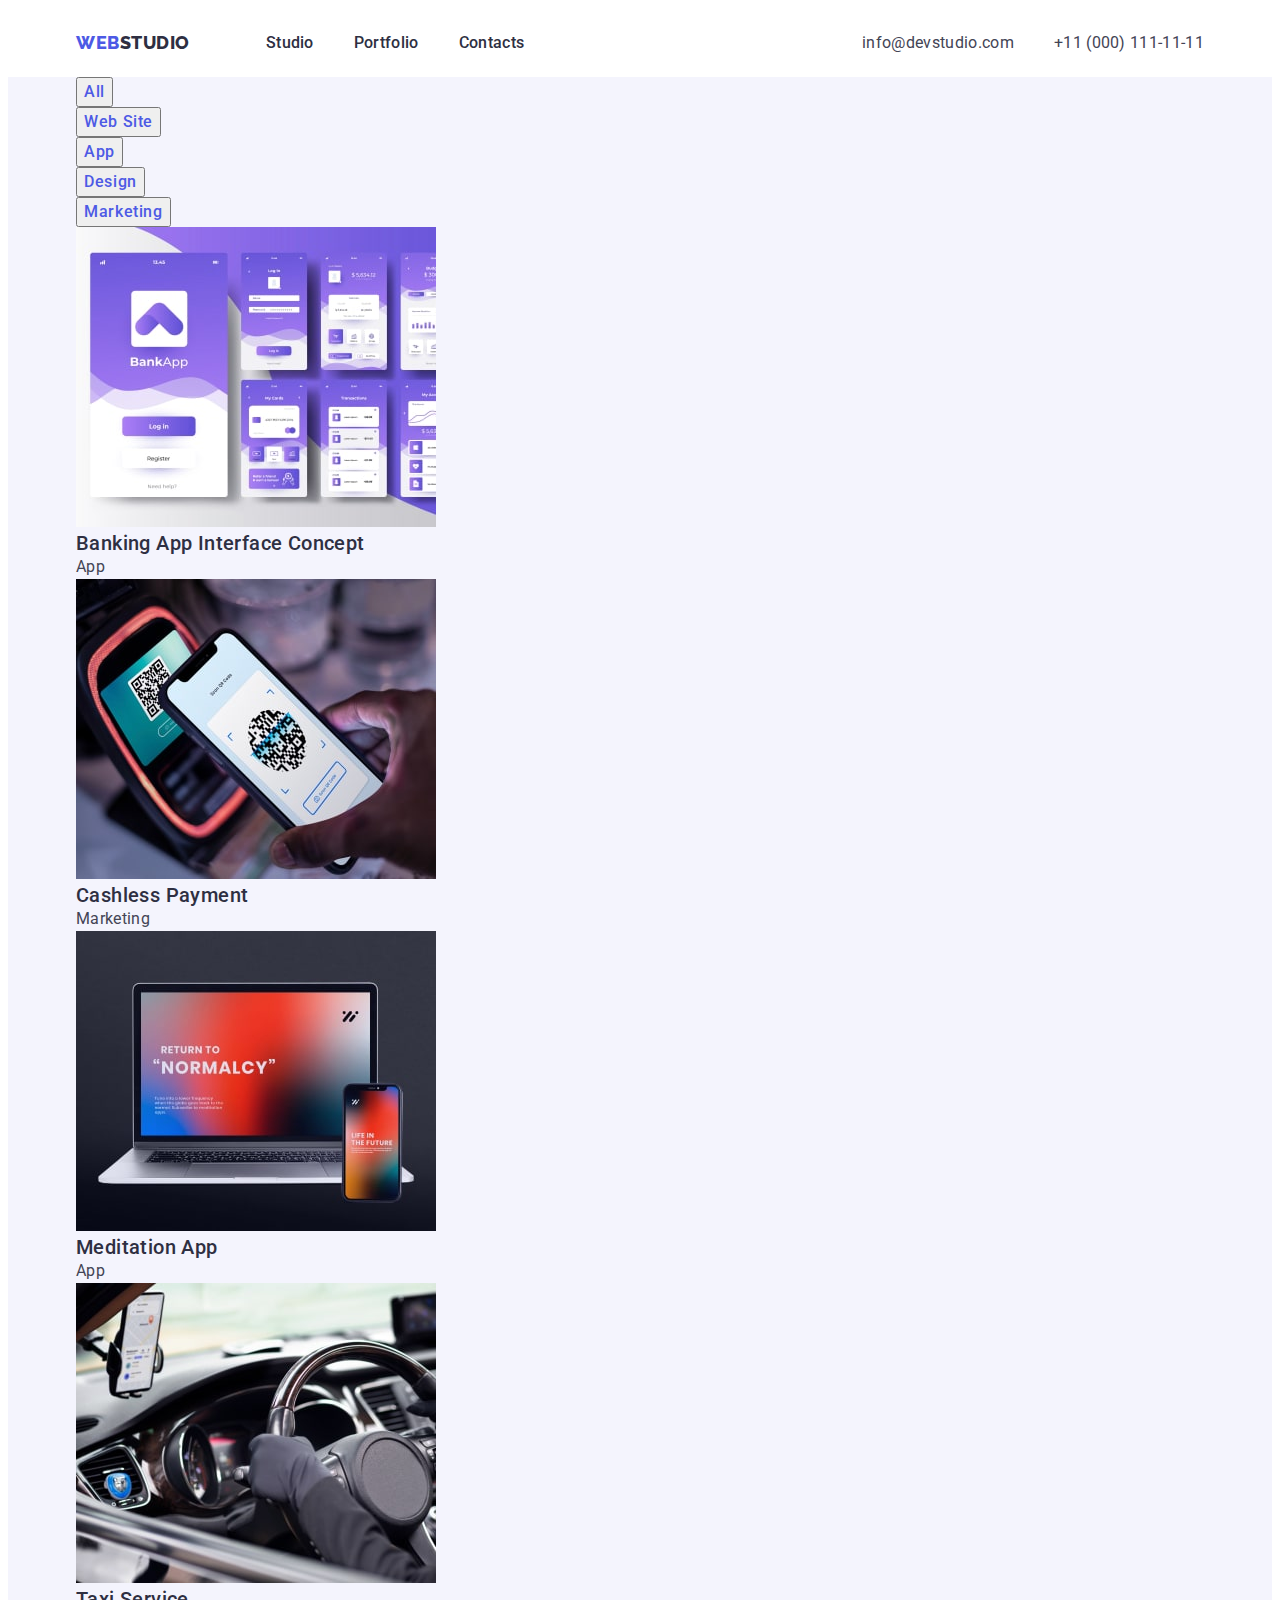
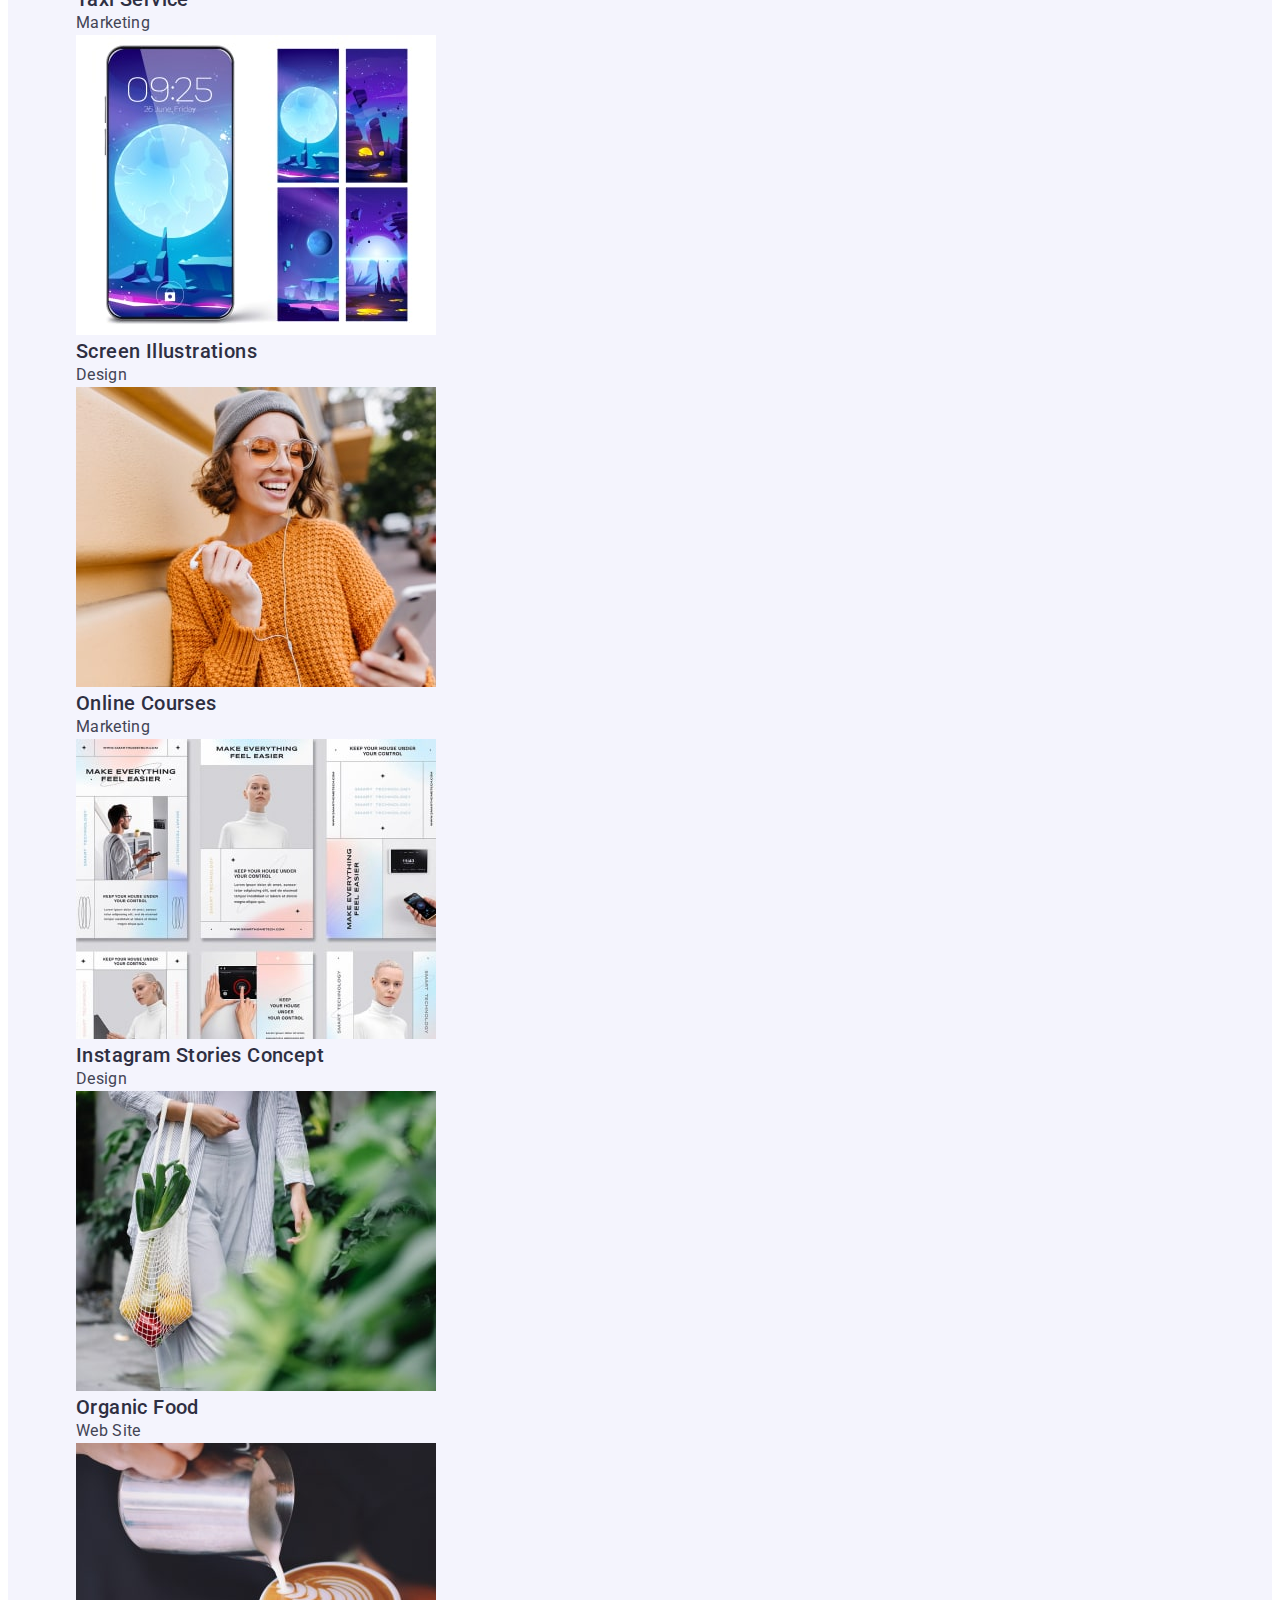
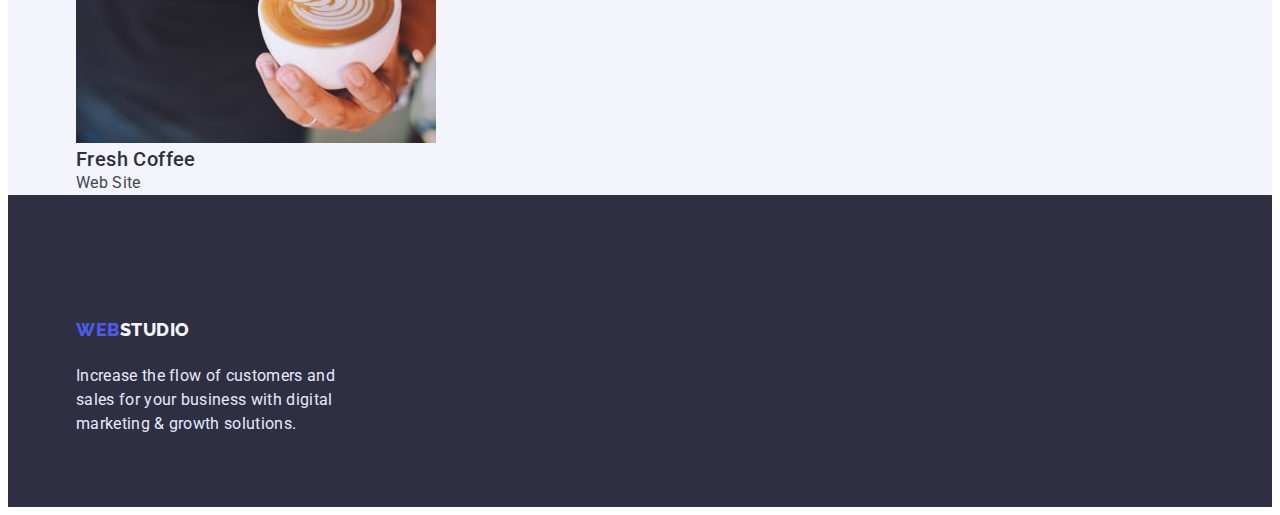
==== portfolio.html @ 9ef8f64b "flex start" ====
<!DOCTYPE html>
<html lang="en">

<head>
    <meta charset="UTF-8">
    <meta http-equiv="X-UA-Compatible" content="IE=edge">
    <meta name="viewport" content="width=device-width, initial-scale=1.0">
    <title>webstudio</title>
    <link rel="preconnect" href="https://fonts.googleapis.com">
    <link rel="preconnect" href="https://fonts.gstatic.com" crossorigin>
    <link rel="stylesheet" href="node_modules/modern-normalize/modern-normalize.css">
    <link href="https://fonts.googleapis.com/css2?family=Raleway:wght@800&family=Roboto:wght@400;500;700;900&display=swap" rel="stylesheet">
    <link rel="stylesheet" href="./css/styles.css">
</head>

<body>

        
  <!-------------------- HEADER--------------------->
  <header>
    <div class="container header-container">
        <nav class="nav list header-nav">
            <a class="logo link" href="./index.html">Web<span class="logo-span link">Studio</span></a>
    
            <ul class="list header-container">
                <li class=" nav-link-item"><a class="nav-link link" href="./index.html">Studio</a></li>
                <li class=" nav-link-item"><a class="nav-link link" href="./portfolio.html" >Portfolio</a></li>
                <li class=" nav-link-item"><a class="nav-link link" href="">Contacts</a></li>
            </ul>
         </nav>
            <address class="address">
                <ul class="list list-container">
                    <li class="mail-li  address-mail-li"><a class="mail link" href="mailto:info@devstudio.com">info@devstudio.com</a></li>
                    <li class="mail-li"><a class="mail link" href="tel:+110001111111">+11 (000) 111-11-11</a></li>
                 </ul>
            </address>
        </div>
</header>
        <main class="main">

            <section class="gallery-top">
                <div class="container">
                    <h1 hidden>main-title</h1>
                    <ul  class="hero hero-list list hero-list-item">
                        <li><button type="button" class="button">All</button></li>
                        <li><button type="button" class="button">Web Site</button></li>
                        <li><button type="button" class="button">App</button></li>
                        <li><button type="button" class="button">Design</button></li>
                        <li><button type="button" class="button">Marketing</button></li>
                    </ul>
                </div>




                
                <div class="container">
             
                    <Ul class="list">
                        <li><a class="link">
                            <img src="./imageshw2/img-min.jpg" alt="App screenes" width="360" height="300">
                            <h2 class="gallery-title">Banking App Interface Concept</h2>
                            <P class="gallery-subtitle">App</P></a>
                        </li>
                        <li><a class="link">
                            <img src="./imageshw2/img2-min.jpg" alt="Payment by phone" width="360" height="300">
                            <h2 class="gallery-title">Cashless Payment</h2>
                            <p class="gallery-subtitle">Marketing</p></a>
                        </li>
                        <li><a class="link">
                            <img src="./imageshw2/img3g-min.jpg" alt="laptop skreen" width="360" height="300">
                            <h2 class="gallery-title">Meditation App</h2>
                            <p class="gallery-subtitle">App</p></a>
                        </li>
                        <li><a class="link">
                            <img src="./imageshw2/img4-min.jpg" alt="car" width="360" height="300">
                            <h2 class="gallery-title">Taxi Service</h2>
                            <P class="gallery-subtitle">Marketing</P></a>
                        </li>
                        <li><a class="link">
                            <img src="./imageshw2/img5-min.jpg" alt="Screen Illustrations" width="360" height="300">
                            <h2 class="gallery-title">Screen Illustrations</h2>
                            <p class="gallery-subtitle">Design</p></a>
                        </li>
                        <li><a class="link">
                            <img src="./imageshw2/img6-min.jpg" alt="happy girl" width="360" height="300">
                            <h2 class="gallery-title">Online Courses</h2>
                            <p class="gallery-subtitle">Marketing</p></a>
                        </li>
                        <li><a class="link">
                            <img src="./imageshw2/img7-min.jpg" alt="Instagram Stories" width="360" height="300">
                            <h2 class="gallery-title">Instagram Stories Concept</h2>
                            <P class="gallery-subtitle">Design</P></a>
                        </li>
                        <li><a class="link">
                            <img src="./imageshw2/img8-min.jpg" alt="back with vegetables" width="360" height="300">
                            <h2 class="gallery-title">Organic Food</h2>
                            <p class="gallery-subtitle">Web Site</p></a>
                        </li>
                        <li><a class="link">
                            <img src="./imageshw2/img9-min.jpg" alt="cup of Coffee" width="360" height="300">
                            <h2 class="gallery-title">Fresh Coffee</h2>
                            <p class="gallery-subtitle">Web Site</p></a>
                        </li>
                    </Ul>  
                </div>
            </section>
        </main>
    <!-- footer-->
    <footer class="footer"> 
        <div class="container container-footer">
            <a class="logo link logo-footer" href="index.html">Web<span class="logo-span-footer link">Studio</span></a>
            <p class="footer-title">
                Increase the flow of customers and sales for your business with digital marketing & growth solutions.
            </p>
        </div>
    </footer>

</body>

</html>
---- css/styles.css ----
:root{
    --iris:#4D5AE5;
    --ocean:#404BBF;
    --naviblue: #2E2F42;
    --green:#31D0AA;
    --slate:#434455;
    --laightslate:#8E8F99;
    --cornflower:#E7E9FC;
    --cloud:#F4F4FD;
    --navibluemodal:#2E2F42 40 %;
    --grey:#2E2F42 70 %;
}

/**--------------RESET------------*/
*,
*::before,
*::after{
box-sizing: border-box;
}

h1,
h2,
h3,
h4,
h5,
h6,
p{margin: 0;
}
 button{cursor: pointer;}
 image{display: block;}
 ul{padding-left: 0;
margin: 0;}

/*---------body--------*/



body {font-family: "Roboto", sans-serif;
    color: #434455 ;
 }



 



/* -------logo---------- */
.logo {
font-family: 'Raleway' ,sans-serif ;
font-weight: 800;
font-size: 18px;
line-height: 1.17;
color:var(--iris);
letter-spacing: 0.03em;
text-transform: uppercase;
padding:  24px 76px 24px 0px;
}

.logo-span{
    color:var(--naviblue);
   }
    

    .logo link{text-decoration: none;}
   
    .logo-span-footer{
        font-family: 'Raleway' ,sans-serif ;
        font-weight: 800;
        font-size: 18px;
        line-height: 1.17;
        color:var(--cloud);
        letter-spacing: 0.03em;
        text-transform: uppercase;
        }
       
    


/* -----------nav----------- */
.container{
    width: 1158px;
    padding-left: 15px; 
    padding-right: 15px;
    margin: 0 auto;
 }
.header-container{
     display: flex;
     gap: 40px;  
     justify-content: space-between;
     
   

} 
.header-nav{
    display: flex;
    align-items: center;

}

.nav { 
}


.nav:hover { 
color: var(--iris);
}

.nav:active{
color: var(--iris);
}

.nav:focus{
color: var(--iris);  
}
.nav-link { 
    font-weight: 500;
    line-height: 1.5;
    letter-spacing: 0.02em;
    color: var(--naviblue);

}
.nav-link-item :hover { 
    color:var(--ocean);
}
.nav-link-item :active{
    color:var(--ocean);
}
.nav-link-item :focus{
    color:var(--ocean);
}




.address{
    display: flex;
    font-style: normal;
    
    
    
}
.list-container{
    display: flex;
    align-items: center;
    justify-content: center;
   
    
}
.mail {
 
    font-weight: 400;
    font-size: 16px;
    line-height: 1.5;
    letter-spacing: 0.02em;
    color:var(--slate);}
.tel {
    
    font-weight: 400;
    font-size: 16px;
    line-height: 1.5;
    letter-spacing: 0.02em;
    color:var(--slate);
}
.mail cursor{ align-self: start;}
.mail-li :hover{
    color: var(--ocean);
}
.mail-li :focus{
    color:var(--ocean);
}
.mail-li :active{
    color:var(--ocean);
   
}
.address-mail-li{
    margin-right: 40px;
}

.tel , .mail{cursor: pointer;} 
.tel-li :hover{
    color:var(--ocean);
}
.tel :focus{
    color:var(--ocean);
}
.tel :active{
    color:var(--ocean);
}





/* -----------hero---------------- */

.hero-container{ 
   
   
    

}
.list{
    list-style: none}
.link{
     text-decoration: none;
}

 .hero{
    font-weight: 500;
    font-size: 16px;
    line-height: 1.5; 
  
    
  }
  



.hero :hover {  color: var(--iris); }
.hero :active{ color: var(--iris);}
.hero :focus{ color: var(--iris);}


.hero-list-item{ 
    font-weight: 500;
    font-size: 16px;
    line-height: 1.5 ;}


.hero-list-item :hover{background: var(--iris); color: #ffffff;}
.hero-list-item :focus{background: var(--iris); color: #ffffff;}
.hero-list-item :active{background: var(--iris); color: #ffffff;}


.mainpage-hero{
    background-color: var(--naviblue);
   
    height: 600px;
    padding-top: 188px;
    padding-bottom: 48px;

   
      
}
.mainpage-hero-title{
    font-size: 56px;
    text-align: center;
    letter-spacing: 0.02em;
    color:#ffffff;
    line-height: 1.07;
    width: 496px;
    height: 120px;
    margin: auto;
}
   
 
  


.button{ cursor: pointer;
    font-family:"Roboto", sans-serif;
    font-weight: 500;
    font-size: 16px;
    line-height: 1.5;
    color: var(--iris);
    cursor: pointer;
    letter-spacing: 0.04em;

    
   
}
.button-hero{ 
    
    font-family: "Roboto", sans-serif;
    font-weight: 500;
    font-style: normal;
    font-size: 16px;
    line-height: 1.5;

    width: 169px;
    height: 56px;
    
    border-radius: 4px;
    box-shadow: 0px 4px 4px rgba(0, 0, 0, 0.15);
    letter-spacing: 0.04em;
    background-color:var(--iris);
    color: #FFFFFF;
    margin-top: 48px;
    margin-right: 435px;
    margin-left: 436px;
    margin-bottom: 188px;
   }
  
.button-hero :hover{ background-color: var(--ocean);}

.button-hero :focus{ background-color: var(--ocean);}




/*****---------------- offers-container------------------ */

.offers-container{
    width: 1128px;
    height: 128px;
    margin-top: 120px;
    margin-left: auto;
    margin-right: auto;
   
   

}
.offers-list-container{ 
    display: flex;
    gap: 24px;
}
.offers-title{
    width:264px;
    height: 104px;
}

.offers-list{
    font-weight: 500;
    line-height: 1.2;
    letter-spacing: 0.02;
    color: var(--naviblue);
    font-size: 36px;
    text-align: center;
    text-transform: capitalize;
}
.offer-list-item{
font-weight: 500;
font-size: 20px;
line-height:1.2 ;
letter-spacing: 0.02em;
color: var(--naviblue);
margin-bottom: 8px;}

.offers{
     margin: 156px 120px;
    gap: 24px;

}
.text{
    height: 72px;
        font-weight: 400;
        font-size: 16px;
        line-height: 1.5;
        letter-spacing: 0.02em;
        color:var(--slate)
        
        
}


/******* ------------gallery------------- */

.main-gallery-container{
    width: 1128px;
    height: 412px;
  
}
.main-gallery-list{
    display: flex;
  gap:24px;
}
.main-gallery-text{
    font-size: 36px;
    line-height: 1.11;
    text-align: center;
    letter-spacing: 0.02em;
    text-transform: capitalize;
    color: var(--naviblue);
    margin-bottom: 72px;
}


.gallery-top{ background-color: var(--cloud);
}

.gallery-title{
    font-weight: 500;
font-size: 20px;
line-height: 1.2;
letter-spacing: 0.02em;
color:var(--naviblue);

}
.gallery-subtitle{

font-size: 16px;
line-height: 1.5;
letter-spacing: 0.02em;
color:var(--slate);
}
/**-------------------team---------------------*/


.team-container-resume{
    display: flex;
    gap: 24px;
}

.team-gellery{
background-color:var(--cloud);
font-weight: 500;
font-size: 36px;
line-height: 1.11;
text-align: center;
letter-spacing: 0.02em;
text-transform: capitalize;
color: var(--naviblue);
margin-top: 120px;
margin-bottom: 72px;

}
.team-gellery-list{
    background: #FFFFFF;
  width: 264px;
  height: 380px;
  margin-bottom: 120px;

}

.team-gellery-text{
    font-weight: 500;
    font-size: 20px;
    line-height: 1.2;
    text-align: center;
    letter-spacing: 0.02em;
    color: var(--naviblue);
    margin-top: 32px;
    margin-bottom: 28px;    
}
.team-gellery-subtext{
    font-size: 16px;
    line-height: 1.5;
    text-align: center;
    letter-spacing: 0.02em;
    color: var(--slate);
    padding-bottom: 32px;
}



/* ---------footer----------- */
.footer{
    background-color:var(--naviblue);
    color:#ffffff;}

 

.container-footer{
    display: flex;
    flex-direction: column;
    height: 312px;
    display: flex;
    padding-top: 100px;
padding-bottom: 100px;
}
    .footer-title{
font-size: 16px;
line-height: 1.5;
letter-spacing: 0.02em;
color:var(--cornflower);
width: 264px;
height: 72px;

}

.logo-footer{

    margin-right: auto;
   
}

/*    .logo-footer{
font-family: 'Raleway';
font-style: normal;
font-weight: 800;
font-size: 18px;
line-height:  1.166 ;
letter-spacing: 0.03em;
color: var(--cloud);

} */
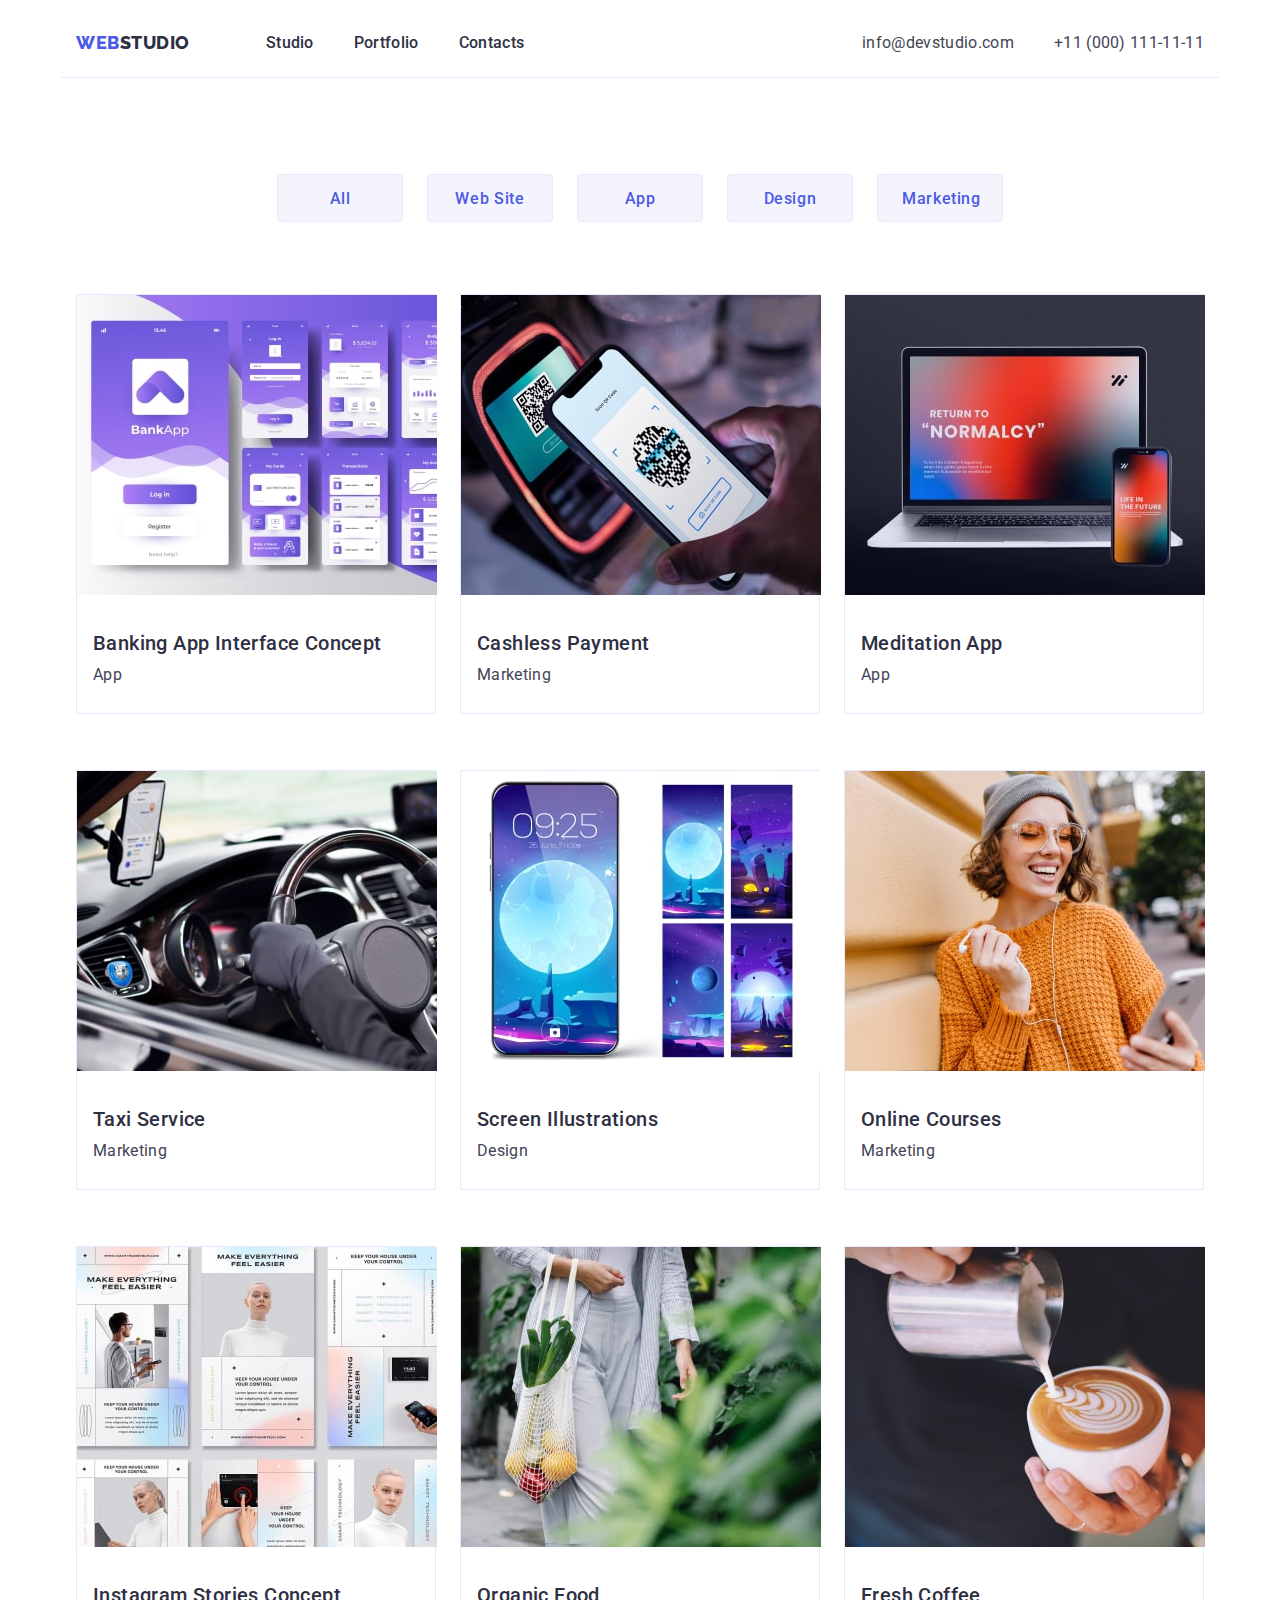
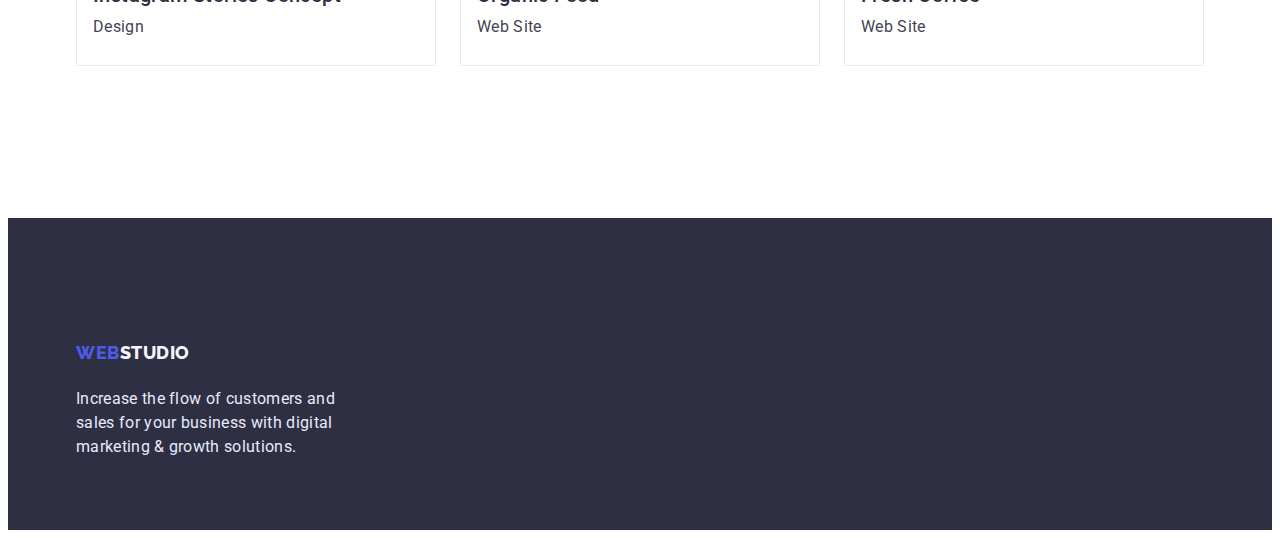
==== commit b9cd4ec7: "flex2" ====
--- a/portfolio.html
+++ b/portfolio.html
@@ -23,9 +23,9 @@
             <a class="logo link" href="./index.html">Web<span class="logo-span link">Studio</span></a>
     
             <ul class="list header-container">
-                <li class=" nav-link-item"><a class="nav-link link" href="./index.html">Studio</a></li>
-                <li class=" nav-link-item"><a class="nav-link link" href="./portfolio.html" >Portfolio</a></li>
-                <li class=" nav-link-item"><a class="nav-link link" href="">Contacts</a></li>
+                <li class="nav-link-item"><a class="nav-link link" href="./index.html">Studio</a></li>
+                <li class="nav-link-item"><a class="nav-link link" href="./portfolio.html" >Portfolio</a></li>
+                <li class="nav-link-item"><a class="nav-link link" href="">Contacts</a></li>
             </ul>
          </nav>
             <address class="address">
@@ -49,56 +49,51 @@
                         <li><button type="button" class="button">Marketing</button></li>
                     </ul>
                 </div>
-
-
-
-
-                
                 <div class="container">
              
-                    <Ul class="list">
-                        <li><a class="link">
-                            <img src="./imageshw2/img-min.jpg" alt="App screenes" width="360" height="300">
+                    <Ul class="list main-photo">
+                        <li class="main-photo-link"><a class="link">
+                            <img class="img" src="./imageshw2/img-min.jpg" alt="App screenes" width="360" height="300">
                             <h2 class="gallery-title">Banking App Interface Concept</h2>
                             <P class="gallery-subtitle">App</P></a>
                         </li>
-                        <li><a class="link">
-                            <img src="./imageshw2/img2-min.jpg" alt="Payment by phone" width="360" height="300">
+                        <li class="main-photo-link"><a class="link">
+                            <img class="img" src="./imageshw2/img2-min.jpg" alt="Payment by phone" width="360" height="300">
                             <h2 class="gallery-title">Cashless Payment</h2>
                             <p class="gallery-subtitle">Marketing</p></a>
                         </li>
-                        <li><a class="link">
-                            <img src="./imageshw2/img3g-min.jpg" alt="laptop skreen" width="360" height="300">
+                        <li class="main-photo-link"><a class="link">
+                            <img class="img" src="./imageshw2/img3g-min.jpg" alt="laptop skreen" width="360" height="300">
                             <h2 class="gallery-title">Meditation App</h2>
                             <p class="gallery-subtitle">App</p></a>
                         </li>
-                        <li><a class="link">
-                            <img src="./imageshw2/img4-min.jpg" alt="car" width="360" height="300">
+                        <li class="main-photo-link"><a class="link">
+                            <img class="img" src="./imageshw2/img4-min.jpg" alt="car" width="360" height="300">
                             <h2 class="gallery-title">Taxi Service</h2>
                             <P class="gallery-subtitle">Marketing</P></a>
                         </li>
-                        <li><a class="link">
-                            <img src="./imageshw2/img5-min.jpg" alt="Screen Illustrations" width="360" height="300">
+                        <li class="main-photo-link"><a class="link">
+                            <img class="img" src="./imageshw2/img5-min.jpg" alt="Screen Illustrations" width="360" height="300">
                             <h2 class="gallery-title">Screen Illustrations</h2>
                             <p class="gallery-subtitle">Design</p></a>
                         </li>
-                        <li><a class="link">
-                            <img src="./imageshw2/img6-min.jpg" alt="happy girl" width="360" height="300">
+                        <li class="main-photo-link"><a class="link">
+                            <img class="img" src="./imageshw2/img6-min.jpg" alt="happy girl" width="360" height="300">
                             <h2 class="gallery-title">Online Courses</h2>
                             <p class="gallery-subtitle">Marketing</p></a>
                         </li>
-                        <li><a class="link">
-                            <img src="./imageshw2/img7-min.jpg" alt="Instagram Stories" width="360" height="300">
+                        <li class="main-photo-link"><a class="link">
+                            <img class="img" src="./imageshw2/img7-min.jpg" alt="Instagram Stories" width="360" height="300">
                             <h2 class="gallery-title">Instagram Stories Concept</h2>
                             <P class="gallery-subtitle">Design</P></a>
                         </li>
-                        <li><a class="link">
-                            <img src="./imageshw2/img8-min.jpg" alt="back with vegetables" width="360" height="300">
+                        <li class="main-photo-link"><a class="link">
+                            <img class="img" src="./imageshw2/img8-min.jpg" alt="back with vegetables" width="360" height="300">
                             <h2 class="gallery-title">Organic Food</h2>
                             <p class="gallery-subtitle">Web Site</p></a>
                         </li>
-                        <li><a class="link">
-                            <img src="./imageshw2/img9-min.jpg" alt="cup of Coffee" width="360" height="300">
+                        <li class="main-photo-link"><a class="link">
+                            <img class="img" src="./imageshw2/img9-min.jpg" alt="cup of Coffee" width="360" height="300">
                             <h2 class="gallery-title">Fresh Coffee</h2>
                             <p class="gallery-subtitle">Web Site</p></a>
                         </li>
--- a/css/styles.css
+++ b/css/styles.css
@@ -56,8 +56,11 @@
 letter-spacing: 0.03em;
 text-transform: uppercase;
 padding:  24px 76px 24px 0px;
-}
-
+
+}
+.list.header-container{ 
+    border: none;
+}
 .logo-span{
     color:var(--naviblue);
    }
@@ -89,17 +92,15 @@
      display: flex;
      gap: 40px;  
      justify-content: space-between;
-     
-   
-
-} 
+     background: #FFFFFF;
+     border-bottom: 1px solid #E7E9FC;
+}  
+
+
 .header-nav{
     display: flex;
     align-items: center;
 
-}
-
-.nav { 
 }
 
 
@@ -226,12 +227,16 @@
 .hero-list-item{ 
     font-weight: 500;
     font-size: 16px;
-    line-height: 1.5 ;}
-
-
-.hero-list-item :hover{background: var(--iris); color: #ffffff;}
-.hero-list-item :focus{background: var(--iris); color: #ffffff;}
-.hero-list-item :active{background: var(--iris); color: #ffffff;}
+    line-height: 1.5 ;
+    display: flex; 
+    margin-top: 96px;
+    justify-content: center;
+    gap: 24px;
+    margin-bottom: 72px;
+    
+    }
+
+
 
 
 .mainpage-hero{
@@ -259,18 +264,32 @@
   
 
 
-.button{ cursor: pointer;
+.button{ 
     font-family:"Roboto", sans-serif;
     font-weight: 500;
     font-size: 16px;
     line-height: 1.5;
     color: var(--iris);
-    cursor: pointer;
     letter-spacing: 0.04em;
-
-    
-   
-}
+    width: 126px;
+    height: 48px;
+    padding-top: 12px;
+    padding-bottom: 12px;
+    padding-left: 24px;
+    padding-right: 24px;
+    background:var(--cloud);
+    border: 1px solid #E7E9FC;
+    border-radius: 4px;
+
+  
+}
+
+.button:hover{background: var(--iris); color: #ffffff;}
+.button:focus{background: var(--iris); color: #ffffff;}
+.button:active{background: var(--iris); color: #ffffff;}
+
+
+
 .button-hero{ 
     
     font-family: "Roboto", sans-serif;
@@ -360,11 +379,13 @@
 .main-gallery-container{
     width: 1128px;
     height: 412px;
+    margin-bottom: 72px;
   
 }
 .main-gallery-list{
     display: flex;
   gap:24px;
+  margin-bottom: 120px;
 }
 .main-gallery-text{
     font-size: 36px;
@@ -373,11 +394,11 @@
     letter-spacing: 0.02em;
     text-transform: capitalize;
     color: var(--naviblue);
-    margin-bottom: 72px;
-}
-
-
-.gallery-top{ background-color: var(--cloud);
+   
+}
+
+
+.gallery-top{ 
 }
 
 .gallery-title{
@@ -386,6 +407,9 @@
 line-height: 1.2;
 letter-spacing: 0.02em;
 color:var(--naviblue);
+margin-bottom: 8px;
+margin-left: 16px;
+
 
 }
 .gallery-subtitle{
@@ -394,11 +418,20 @@
 line-height: 1.5;
 letter-spacing: 0.02em;
 color:var(--slate);
+margin-left: 16px;
+margin-bottom: 32px;
 }
 /**-------------------team---------------------*/
 
-
+.team{
+     background:var(--cloud);
+    
+ }
+    .team-container{
+        padding-top: 120px;
+    }
 .team-container-resume{
+    
     display: flex;
     gap: 24px;
 }
@@ -412,13 +445,12 @@
 letter-spacing: 0.02em;
 text-transform: capitalize;
 color: var(--naviblue);
-margin-top: 120px;
 margin-bottom: 72px;
 
 }
 .team-gellery-list{
-    background: #FFFFFF;
-  width: 264px;
+
+ width: 264px;
   height: 380px;
   margin-bottom: 120px;
 
@@ -475,14 +507,22 @@
     margin-right: auto;
    
 }
-
-/*    .logo-footer{
-font-family: 'Raleway';
-font-style: normal;
-font-weight: 800;
-font-size: 18px;
-line-height:  1.166 ;
-letter-spacing: 0.03em;
-color: var(--cloud);
-
-} */
+.main-photo{
+    display: flex;
+    flex-wrap: wrap;
+    gap: 24px;
+    margin-bottom: 120px;
+}
+.main-photo-link{
+    width: 360px;
+    height: 420px;
+    background: #FFFFFF;
+    border: 1px solid #E7E9FC;
+    margin-bottom: 32px;
+    
+}
+.img{
+    margin-bottom: 32px;
+
+}
+
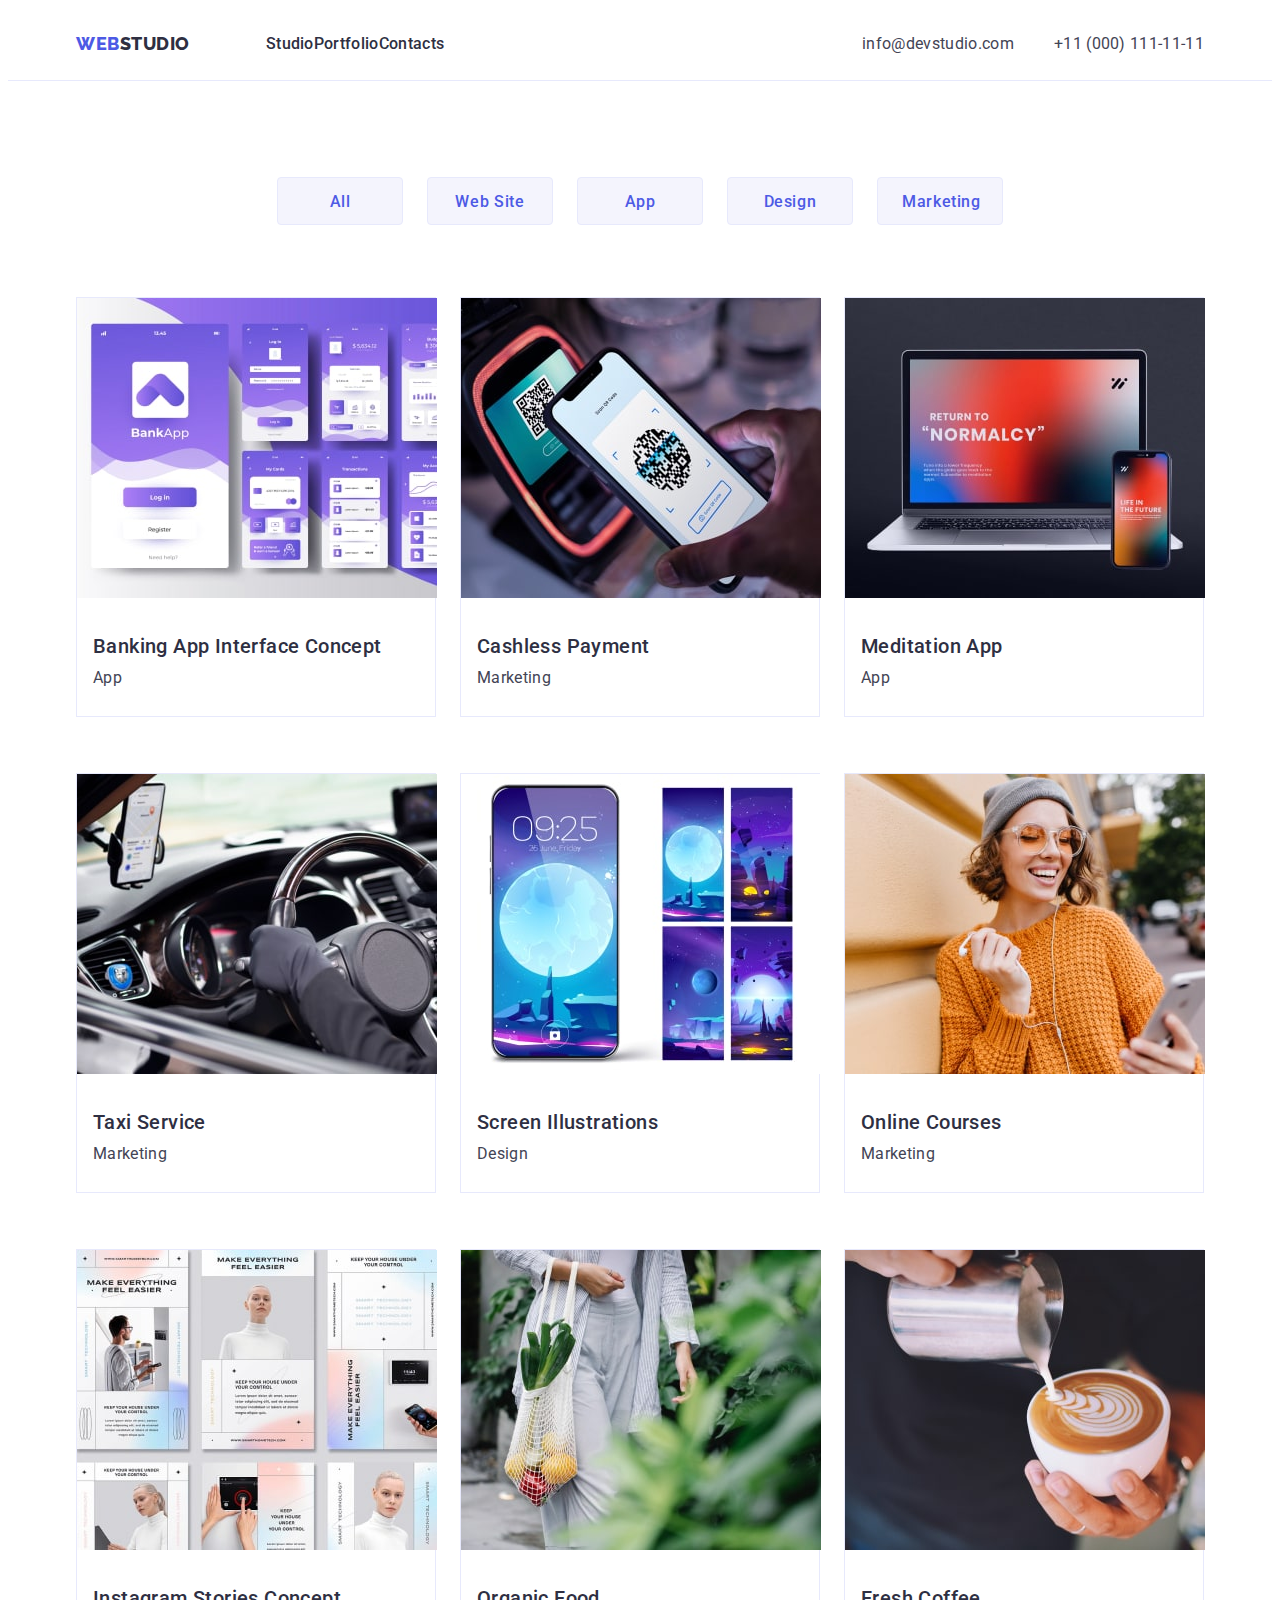
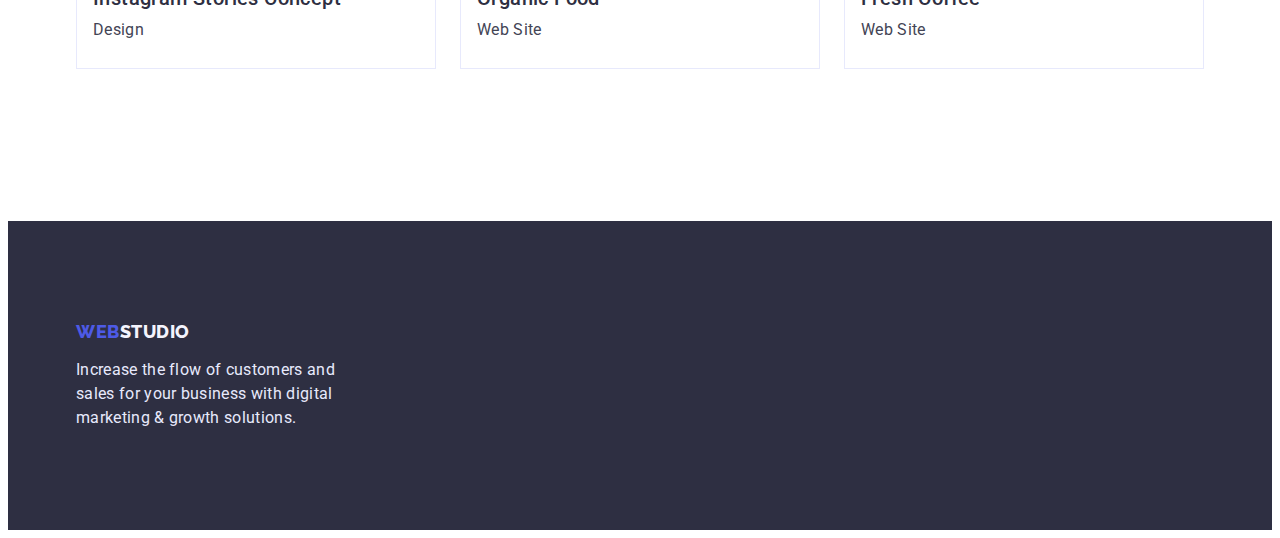
==== commit 2dea3a39: "mentor corection" ====
--- a/portfolio.html
+++ b/portfolio.html
@@ -8,7 +8,10 @@
     <title>webstudio</title>
     <link rel="preconnect" href="https://fonts.googleapis.com">
     <link rel="preconnect" href="https://fonts.gstatic.com" crossorigin>
-    <link rel="stylesheet" href="node_modules/modern-normalize/modern-normalize.css">
+    <link rel="stylesheet" href="https://cdnjs.cloudflare.com/ajax/libs/modern-normalize/1.1.0/modern-normalize.min.css" 
+    integrity="sha512-wpPYUAdjBVSE4KJnH1VR1HeZfpl1ub8YT/NKx4PuQ5NmX2tKuGu6U/JRp5y+Y8XG2tV+wKQpNHVUX03MfMFn9Q==" 
+    crossorigin="anonymous" 
+    referrerpolicy="no-referrer" />
     <link href="https://fonts.googleapis.com/css2?family=Raleway:wght@800&family=Roboto:wght@400;500;700;900&display=swap" rel="stylesheet">
     <link rel="stylesheet" href="./css/styles.css">
 </head>
@@ -17,7 +20,7 @@
 
         
   <!-------------------- HEADER--------------------->
-  <header>
+  <header class="header">
     <div class="container header-container">
         <nav class="nav list header-nav">
             <a class="logo link" href="./index.html">Web<span class="logo-span link">Studio</span></a>
@@ -48,9 +51,6 @@
                         <li><button type="button" class="button">Design</button></li>
                         <li><button type="button" class="button">Marketing</button></li>
                     </ul>
-                </div>
-                <div class="container">
-             
                     <Ul class="list main-photo">
                         <li class="main-photo-link"><a class="link">
                             <img class="img" src="./imageshw2/img-min.jpg" alt="App screenes" width="360" height="300">
--- a/css/styles.css
+++ b/css/styles.css
@@ -38,6 +38,7 @@
 
 body {font-family: "Roboto", sans-serif;
     color: #434455 ;
+    background-color: #FFFFFF;
  }
 
 
@@ -55,9 +56,9 @@
 color:var(--iris);
 letter-spacing: 0.03em;
 text-transform: uppercase;
-padding:  24px 76px 24px 0px;
-
-}
+margin-right:  76px;
+}
+/* padding:  24px 0px 24px 0px; */
 .list.header-container{ 
     border: none;
 }
@@ -88,12 +89,13 @@
     padding-right: 15px;
     margin: 0 auto;
  }
+ .header{
+    border-bottom: 1px solid #E7E9FC;
+}
 .header-container{
      display: flex;
-     gap: 40px;  
      justify-content: space-between;
-     background: #FFFFFF;
-     border-bottom: 1px solid #E7E9FC;
+     
 }  
 
 
@@ -122,6 +124,11 @@
     color: var(--naviblue);
 
 }
+.nav-link-item{
+    padding-top: 24px;
+    padding-bottom: 24px;
+
+}
 .nav-link-item :hover { 
     color:var(--ocean);
 }
@@ -146,6 +153,8 @@
     display: flex;
     align-items: center;
     justify-content: center;
+    padding-top: 24px;
+    padding-bottom: 24px;
    
     
 }
@@ -241,10 +250,8 @@
 
 .mainpage-hero{
     background-color: var(--naviblue);
-   
-    height: 600px;
     padding-top: 188px;
-    padding-bottom: 48px;
+    padding-bottom: 188px;
 
    
       
@@ -256,8 +263,7 @@
     color:#ffffff;
     line-height: 1.07;
     width: 496px;
-    height: 120px;
-    margin: auto;
+    margin: 0 auto;
 }
    
  
@@ -297,20 +303,21 @@
     font-style: normal;
     font-size: 16px;
     line-height: 1.5;
-
     width: 169px;
     height: 56px;
-    
+    border: none;
     border-radius: 4px;
     box-shadow: 0px 4px 4px rgba(0, 0, 0, 0.15);
     letter-spacing: 0.04em;
     background-color:var(--iris);
     color: #FFFFFF;
     margin-top: 48px;
-    margin-right: 435px;
-    margin-left: 436px;
-    margin-bottom: 188px;
-   }
+    margin-left: auto;
+    padding-top: 16px;
+    padding-right: 32px; 
+    padding-top: 32px;
+    padding-left: 32px;
+}
   
 .button-hero :hover{ background-color: var(--ocean);}
 
@@ -322,11 +329,9 @@
 /*****---------------- offers-container------------------ */
 
 .offers-container{
-    width: 1128px;
-    height: 128px;
-    margin-top: 120px;
-    margin-left: auto;
-    margin-right: auto;
+    padding-top: 120px;
+    padding-bottom: 120px;
+    ;
    
    
 
@@ -337,7 +342,6 @@
 }
 .offers-title{
     width:264px;
-    height: 104px;
 }
 
 .offers-list{
@@ -358,8 +362,10 @@
 margin-bottom: 8px;}
 
 .offers{
-     margin: 156px 120px;
+   
     gap: 24px;
+    padding-top: 120px;
+    padding-bottom: 120px;
 
 }
 .text{
@@ -376,16 +382,14 @@
 
 /******* ------------gallery------------- */
 
-.main-gallery-container{
-    width: 1128px;
-    height: 412px;
-    margin-bottom: 72px;
-  
+.main-gallery{
+    padding-bottom: 120px;
+
 }
 .main-gallery-list{
     display: flex;
-  gap:24px;
-  margin-bottom: 120px;
+    gap:24px;
+    
 }
 .main-gallery-text{
     font-size: 36px;
@@ -394,11 +398,8 @@
     letter-spacing: 0.02em;
     text-transform: capitalize;
     color: var(--naviblue);
-   
-}
-
-
-.gallery-top{ 
+    margin-bottom: 72px;
+   
 }
 
 .gallery-title{
@@ -421,14 +422,18 @@
 margin-left: 16px;
 margin-bottom: 32px;
 }
+.main-gallery-img{
+    display: block;
+    width: 360px;
+}
 /**-------------------team---------------------*/
 
 .team{
      background:var(--cloud);
-    
+    padding-bottom: 120px;
+    padding-top: 120px;
  }
     .team-container{
-        padding-top: 120px;
     }
 .team-container-resume{
     
@@ -449,11 +454,9 @@
 
 }
 .team-gellery-list{
-
- width: 264px;
-  height: 380px;
-  margin-bottom: 120px;
-
+background-color: #FFFFFF;
+width: 264px;
+background-repeat: 4px;
 }
 
 .team-gellery-text{
@@ -464,7 +467,7 @@
     letter-spacing: 0.02em;
     color: var(--naviblue);
     margin-top: 32px;
-    margin-bottom: 28px;    
+    margin-bottom: 8px;    
 }
 .team-gellery-subtext{
     font-size: 16px;
@@ -480,17 +483,13 @@
 /* ---------footer----------- */
 .footer{
     background-color:var(--naviblue);
-    color:#ffffff;}
-
- 
-
+    color:#ffffff;
+    padding-top: 100px;
+    padding-bottom: 100px;}
+    
 .container-footer{
-    display: flex;
-    flex-direction: column;
-    height: 312px;
-    display: flex;
-    padding-top: 100px;
-padding-bottom: 100px;
+
+
 }
     .footer-title{
 font-size: 16px;
@@ -503,8 +502,8 @@
 }
 
 .logo-footer{
-
-    margin-right: auto;
+display: block;
+  margin-bottom: 16px;
    
 }
 .main-photo{
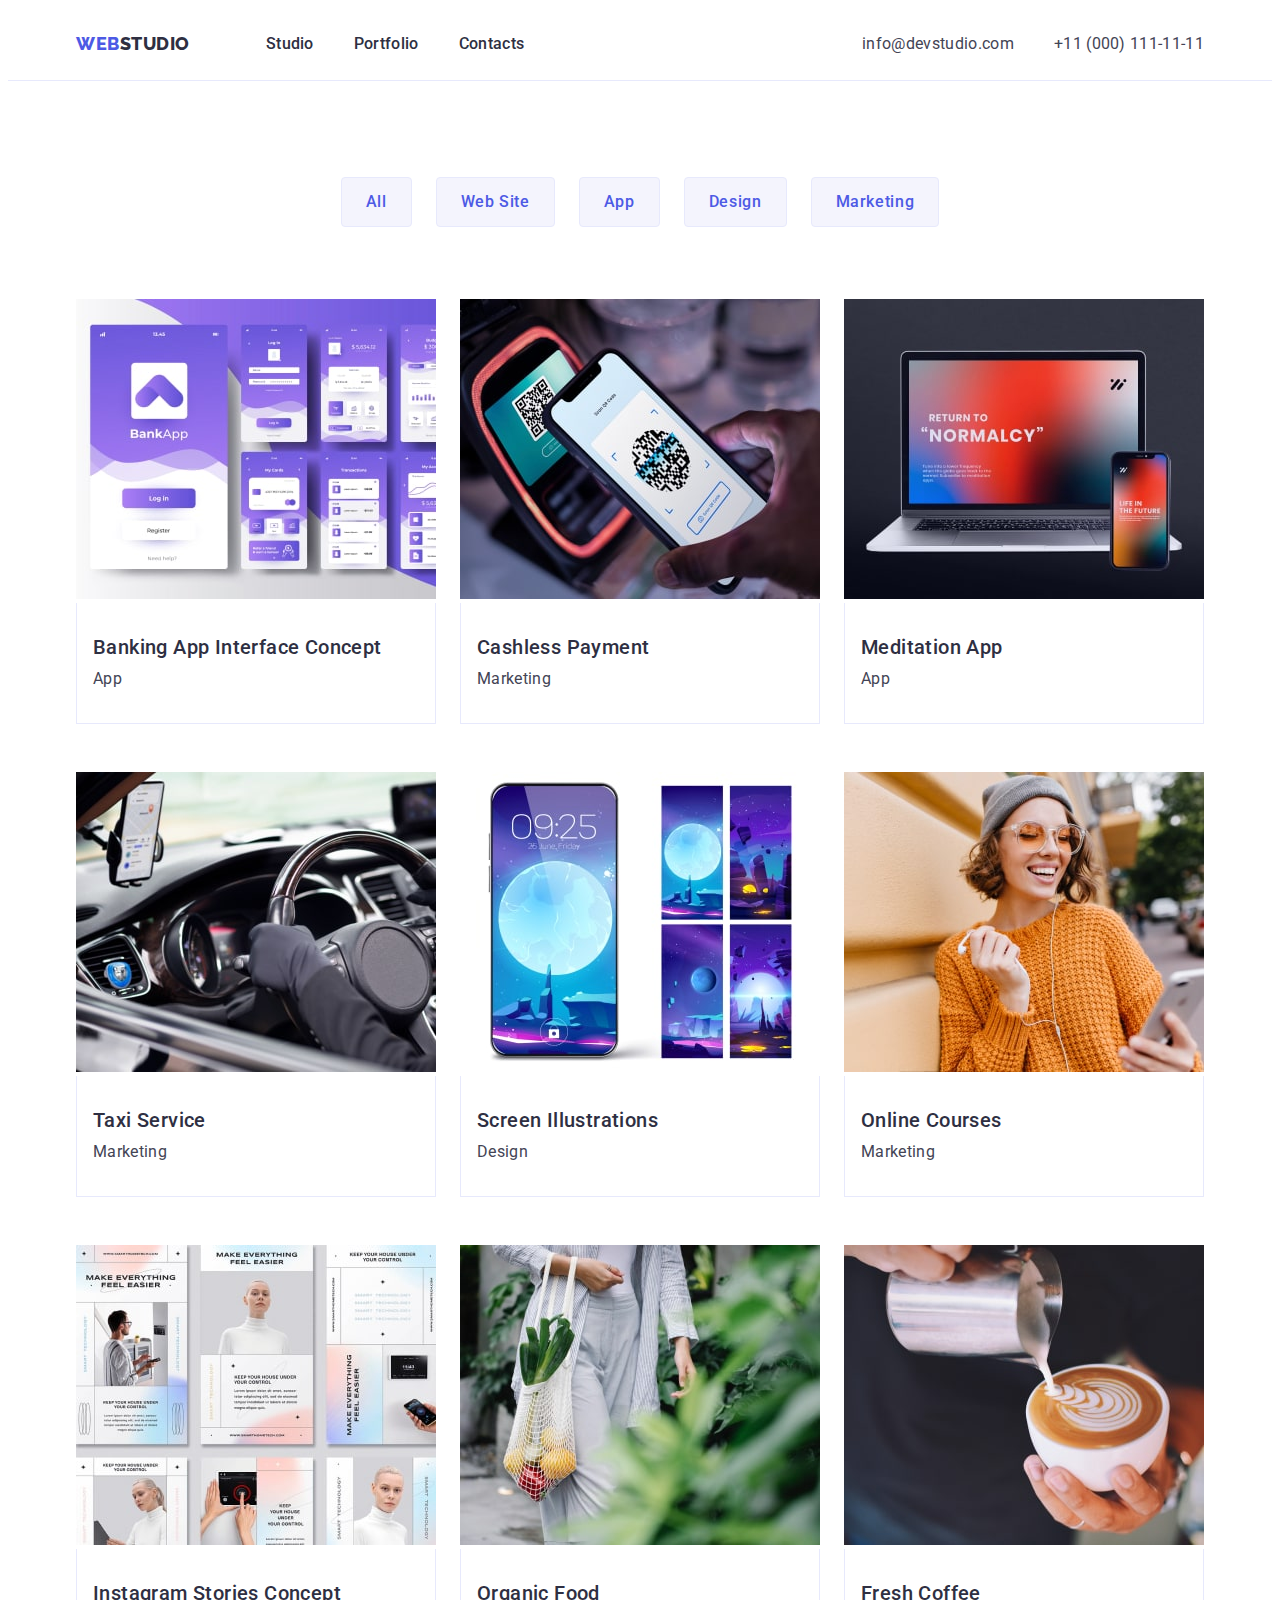
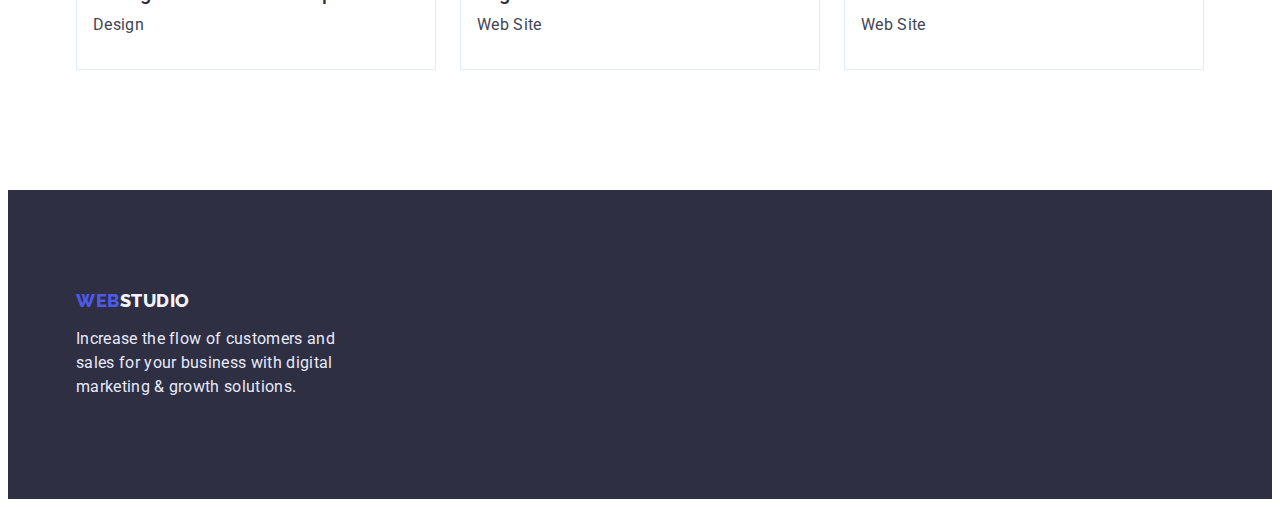
==== commit ea92b7ac: "bottom" ====
--- a/portfolio.html
+++ b/portfolio.html
@@ -25,7 +25,7 @@
         <nav class="nav list header-nav">
             <a class="logo link" href="./index.html">Web<span class="logo-span link">Studio</span></a>
     
-            <ul class="list header-container">
+            <ul class="list header-list-container">
                 <li class="nav-link-item"><a class="nav-link link" href="./index.html">Studio</a></li>
                 <li class="nav-link-item"><a class="nav-link link" href="./portfolio.html" >Portfolio</a></li>
                 <li class="nav-link-item"><a class="nav-link link" href="">Contacts</a></li>
@@ -54,48 +54,48 @@
                     <Ul class="list main-photo">
                         <li class="main-photo-link"><a class="link">
                             <img class="img" src="./imageshw2/img-min.jpg" alt="App screenes" width="360" height="300">
-                            <h2 class="gallery-title">Banking App Interface Concept</h2>
-                            <P class="gallery-subtitle">App</P></a>
+                           <div class="title-wrap"><h2 class="gallery-title">Banking App Interface Concept</h2>
+                            <P class="gallery-subtitle">App</P></a></div>
                         </li>
                         <li class="main-photo-link"><a class="link">
                             <img class="img" src="./imageshw2/img2-min.jpg" alt="Payment by phone" width="360" height="300">
-                            <h2 class="gallery-title">Cashless Payment</h2>
-                            <p class="gallery-subtitle">Marketing</p></a>
+                            <div class="title-wrap"><h2 class="gallery-title">Cashless Payment</h2>
+                            <p class="gallery-subtitle">Marketing</p></a></div>
                         </li>
                         <li class="main-photo-link"><a class="link">
                             <img class="img" src="./imageshw2/img3g-min.jpg" alt="laptop skreen" width="360" height="300">
-                            <h2 class="gallery-title">Meditation App</h2>
-                            <p class="gallery-subtitle">App</p></a>
+                            <div class="title-wrap"><h2 class="gallery-title">Meditation App</h2>
+                            <p class="gallery-subtitle">App</p></a></div>
                         </li>
                         <li class="main-photo-link"><a class="link">
                             <img class="img" src="./imageshw2/img4-min.jpg" alt="car" width="360" height="300">
-                            <h2 class="gallery-title">Taxi Service</h2>
-                            <P class="gallery-subtitle">Marketing</P></a>
+                            <div class="title-wrap"><h2 class="gallery-title">Taxi Service</h2>
+                            <P class="gallery-subtitle">Marketing</P></a></div>
                         </li>
                         <li class="main-photo-link"><a class="link">
                             <img class="img" src="./imageshw2/img5-min.jpg" alt="Screen Illustrations" width="360" height="300">
-                            <h2 class="gallery-title">Screen Illustrations</h2>
-                            <p class="gallery-subtitle">Design</p></a>
+                            <div class="title-wrap"><h2 class="gallery-title">Screen Illustrations</h2>
+                            <p class="gallery-subtitle">Design</p></a></div>
                         </li>
                         <li class="main-photo-link"><a class="link">
                             <img class="img" src="./imageshw2/img6-min.jpg" alt="happy girl" width="360" height="300">
-                            <h2 class="gallery-title">Online Courses</h2>
-                            <p class="gallery-subtitle">Marketing</p></a>
+                            <div class="title-wrap"><h2 class="gallery-title">Online Courses</h2>
+                            <p class="gallery-subtitle">Marketing</p></a></div>
                         </li>
                         <li class="main-photo-link"><a class="link">
                             <img class="img" src="./imageshw2/img7-min.jpg" alt="Instagram Stories" width="360" height="300">
-                            <h2 class="gallery-title">Instagram Stories Concept</h2>
-                            <P class="gallery-subtitle">Design</P></a>
+                            <div class="title-wrap"><h2 class="gallery-title">Instagram Stories Concept</h2>
+                            <P class="gallery-subtitle">Design</P></a></div>
                         </li>
                         <li class="main-photo-link"><a class="link">
                             <img class="img" src="./imageshw2/img8-min.jpg" alt="back with vegetables" width="360" height="300">
-                            <h2 class="gallery-title">Organic Food</h2>
-                            <p class="gallery-subtitle">Web Site</p></a>
+                            <div class="title-wrap"><h2 class="gallery-title">Organic Food</h2>
+                            <p class="gallery-subtitle">Web Site</p></a></div>
                         </li>
                         <li class="main-photo-link"><a class="link">
                             <img class="img" src="./imageshw2/img9-min.jpg" alt="cup of Coffee" width="360" height="300">
-                            <h2 class="gallery-title">Fresh Coffee</h2>
-                            <p class="gallery-subtitle">Web Site</p></a>
+                            <div class="title-wrap"><h2 class="gallery-title">Fresh Coffee</h2>
+                            <p class="gallery-subtitle">Web Site</p></a></div>
                         </li>
                     </Ul>  
                 </div>
--- a/css/styles.css
+++ b/css/styles.css
@@ -58,7 +58,9 @@
 text-transform: uppercase;
 margin-right:  76px;
 }
-/* padding:  24px 0px 24px 0px; */
+.list-container{
+    display: block;
+}
 .list.header-container{ 
     border: none;
 }
@@ -97,7 +99,10 @@
      justify-content: space-between;
      
 }  
-
+.header-list-container{
+    display: flex;
+    
+}
 
 .header-nav{
     display: flex;
@@ -106,7 +111,7 @@
 }
 
 
-.nav:hover { 
+.nav:hover{ 
 color: var(--iris);
 }
 
@@ -127,15 +132,15 @@
 .nav-link-item{
     padding-top: 24px;
     padding-bottom: 24px;
-
-}
-.nav-link-item :hover { 
-    color:var(--ocean);
-}
-.nav-link-item :active{
-    color:var(--ocean);
-}
-.nav-link-item :focus{
+    margin-right:40px;
+}
+.nav-link-item:hover { 
+    color:var(--ocean);
+}
+.nav-link-item:active{
+    color:var(--ocean);
+}
+.nav-link-item:focus{
     color:var(--ocean);
 }
 
@@ -174,13 +179,13 @@
     color:var(--slate);
 }
 .mail cursor{ align-self: start;}
-.mail-li :hover{
+.mail-li:hover{
     color: var(--ocean);
 }
-.mail-li :focus{
-    color:var(--ocean);
-}
-.mail-li :active{
+.mail-li:focus{
+    color:var(--ocean);
+}
+.mail-li:active{
     color:var(--ocean);
    
 }
@@ -189,13 +194,13 @@
 }
 
 .tel , .mail{cursor: pointer;} 
-.tel-li :hover{
-    color:var(--ocean);
-}
-.tel :focus{
-    color:var(--ocean);
-}
-.tel :active{
+.tel-li:hover{
+    color:var(--ocean);
+}
+.tel:focus{
+    color:var(--ocean);
+}
+.tel:active{
     color:var(--ocean);
 }
 
@@ -204,13 +209,8 @@
 
 
 /* -----------hero---------------- */
-
-.hero-container{ 
-   
-   
-    
-
-}
+   
+   
 .list{
     list-style: none}
 .link{
@@ -228,9 +228,9 @@
 
 
 
-.hero :hover {  color: var(--iris); }
-.hero :active{ color: var(--iris);}
-.hero :focus{ color: var(--iris);}
+.hero:hover {  color: var(--iris); }
+.hero:active{ color: var(--iris);}
+.hero:focus{ color: var(--iris);}
 
 
 .hero-list-item{ 
@@ -238,10 +238,9 @@
     font-size: 16px;
     line-height: 1.5 ;
     display: flex; 
-    margin-top: 96px;
     justify-content: center;
     gap: 24px;
-    margin-bottom: 72px;
+   margin-bottom: 72px;
     
     }
 
@@ -277,8 +276,6 @@
     line-height: 1.5;
     color: var(--iris);
     letter-spacing: 0.04em;
-    width: 126px;
-    height: 48px;
     padding-top: 12px;
     padding-bottom: 12px;
     padding-left: 24px;
@@ -303,8 +300,8 @@
     font-style: normal;
     font-size: 16px;
     line-height: 1.5;
-    width: 169px;
-    height: 56px;
+    min-width: 169px;
+ 
     border: none;
     border-radius: 4px;
     box-shadow: 0px 4px 4px rgba(0, 0, 0, 0.15);
@@ -312,16 +309,15 @@
     background-color:var(--iris);
     color: #FFFFFF;
     margin-top: 48px;
-    margin-left: auto;
     padding-top: 16px;
     padding-right: 32px; 
-    padding-top: 32px;
+    padding-bottom: 16px;
     padding-left: 32px;
 }
   
-.button-hero :hover{ background-color: var(--ocean);}
-
-.button-hero :focus{ background-color: var(--ocean);}
+.button-hero:hover{ background-color: var(--ocean);}
+
+.button-hero:focus{ background-color: var(--ocean);}
 
 
 
@@ -401,7 +397,11 @@
     margin-bottom: 72px;
    
 }
-
+.gallery-top{
+    padding-top: 96px;
+    padding-bottom: 120px;
+
+}
 .gallery-title{
     font-weight: 500;
 font-size: 20px;
@@ -409,7 +409,6 @@
 letter-spacing: 0.02em;
 color:var(--naviblue);
 margin-bottom: 8px;
-margin-left: 16px;
 
 
 }
@@ -419,8 +418,7 @@
 line-height: 1.5;
 letter-spacing: 0.02em;
 color:var(--slate);
-margin-left: 16px;
-margin-bottom: 32px;
+
 }
 .main-gallery-img{
     display: block;
@@ -510,18 +508,19 @@
     display: flex;
     flex-wrap: wrap;
     gap: 24px;
-    margin-bottom: 120px;
+    row-gap: 48px;
 }
 .main-photo-link{
     width: 360px;
-    height: 420px;
     background: #FFFFFF;
-    border: 1px solid #E7E9FC;
-    margin-bottom: 32px;
-    
-}
-.img{
-    margin-bottom: 32px;
-
-}
-
+}
+.title-wrap{
+    padding-left: 16px;
+    padding-right: 16px;
+    padding-top: 32px;
+    padding-bottom: 32px;
+    border-left: 1px solid #E7E9FC;
+    border-bottom: 1px solid #E7E9FC;
+    border-right: 1px solid #E7E9FC;
+}
+
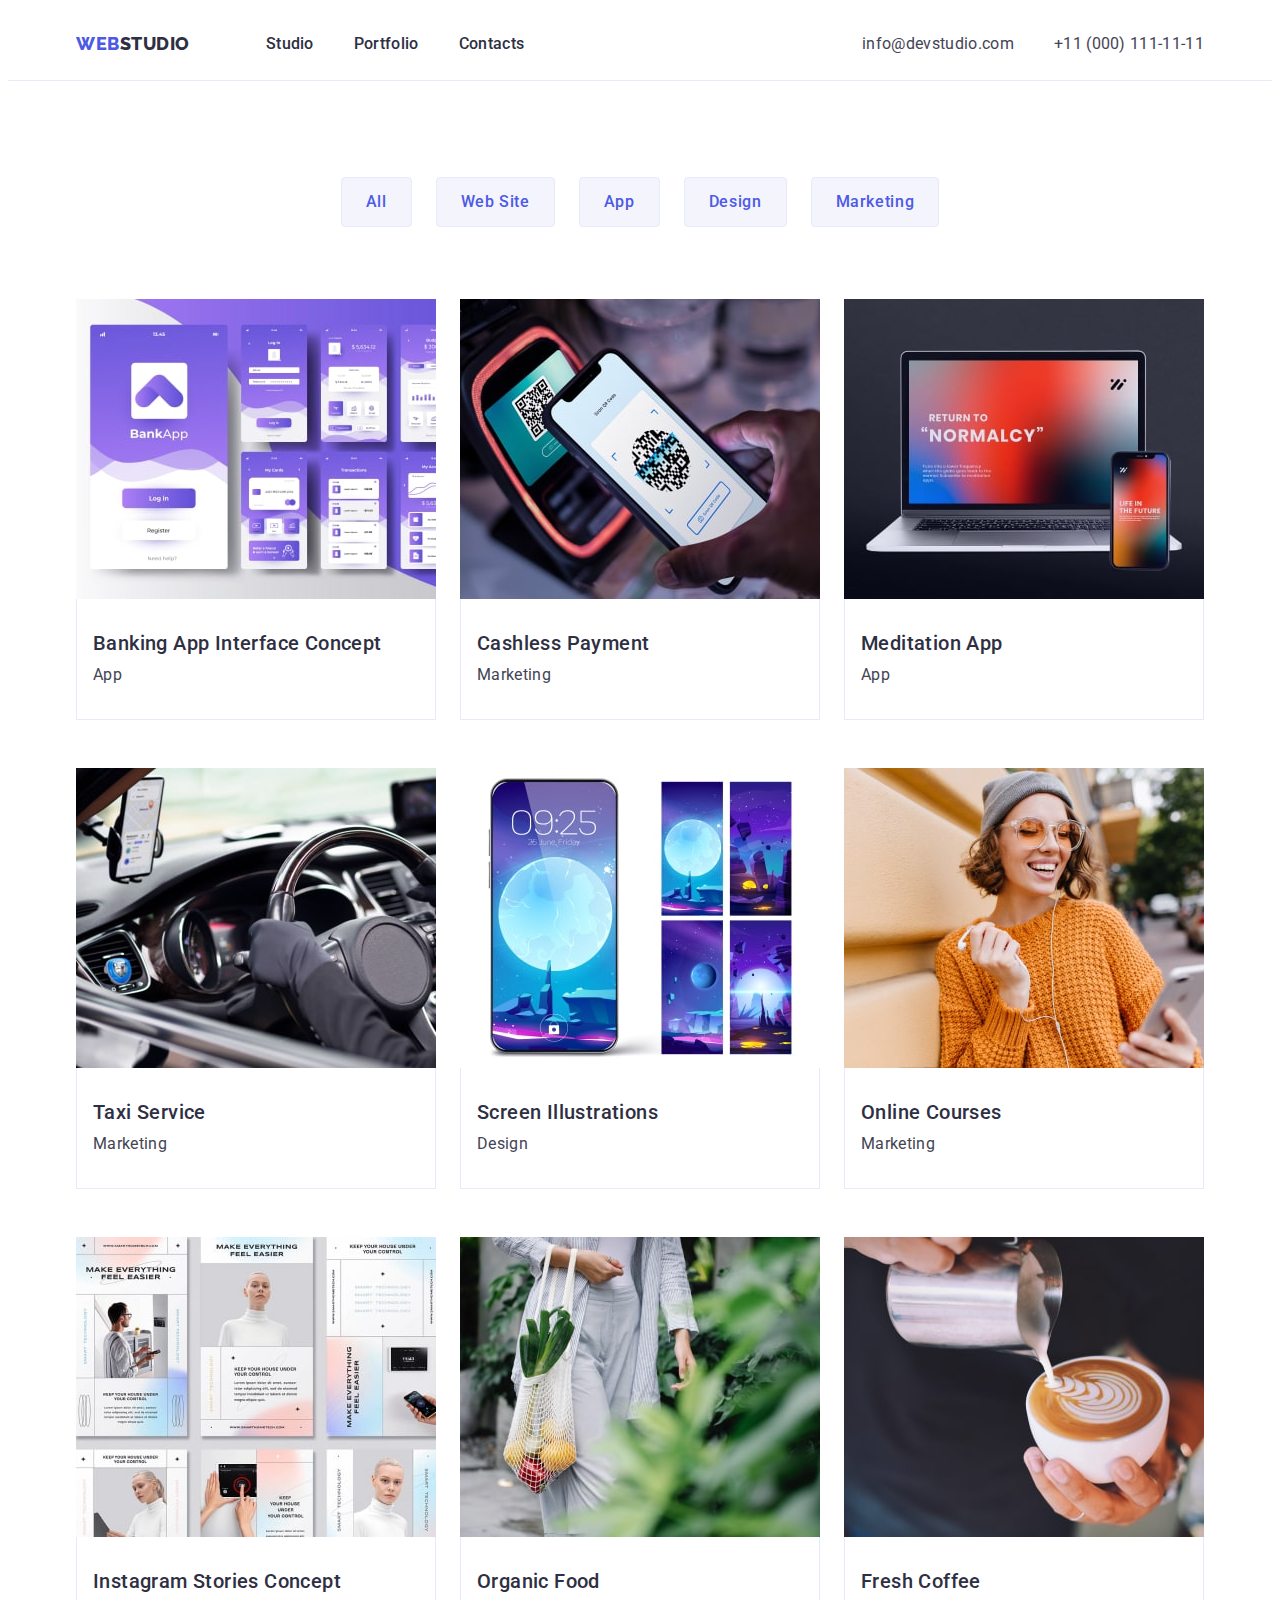
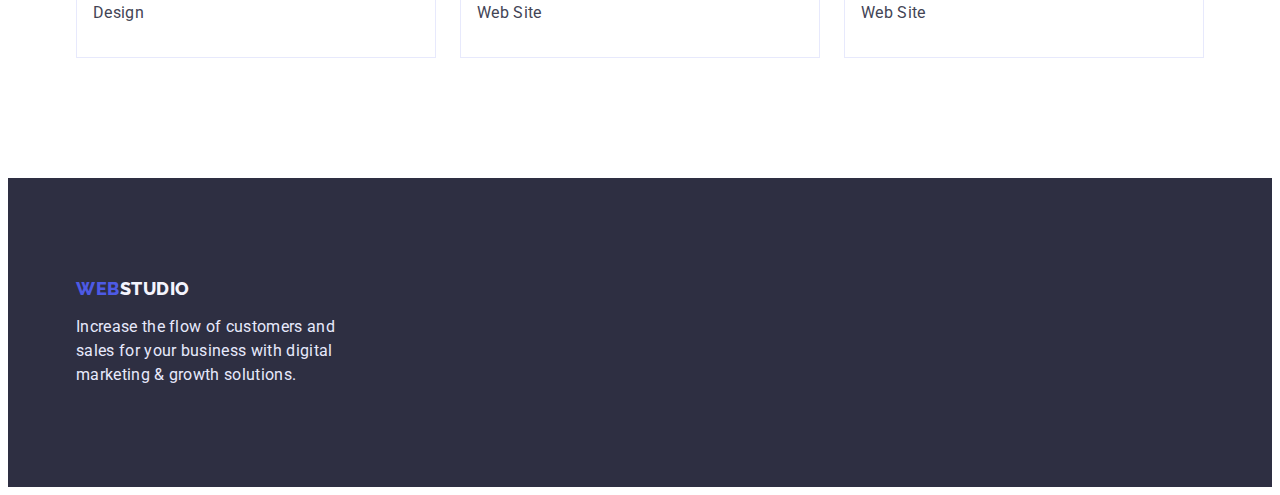
==== commit f4f21718: "hw3-done" ====
--- a/portfolio.html
+++ b/portfolio.html
@@ -23,7 +23,7 @@
   <header class="header">
     <div class="container header-container">
         <nav class="nav list header-nav">
-            <a class="logo link" href="./index.html">Web<span class="logo-span link">Studio</span></a>
+            <a class="logo logo-header link" href="./index.html">Web<span class="logo-span link">Studio</span></a>
     
             <ul class="list header-list-container">
                 <li class="nav-link-item"><a class="nav-link link" href="./index.html">Studio</a></li>
@@ -43,7 +43,7 @@
 
             <section class="gallery-top">
                 <div class="container">
-                    <h1 hidden>main-title</h1>
+                    <h1 class="visually-hidden">main-title</h1>
                     <ul  class="hero hero-list list hero-list-item">
                         <li><button type="button" class="button">All</button></li>
                         <li><button type="button" class="button">Web Site</button></li>
@@ -51,53 +51,55 @@
                         <li><button type="button" class="button">Design</button></li>
                         <li><button type="button" class="button">Marketing</button></li>
                     </ul>
-                    <Ul class="list main-photo">
-                        <li class="main-photo-link"><a class="link">
+                    <ul class="list main-photo">
+                        <li class="main-photo-link">
+                            <a class="link">
                             <img class="img" src="./imageshw2/img-min.jpg" alt="App screenes" width="360" height="300">
-                           <div class="title-wrap"><h2 class="gallery-title">Banking App Interface Concept</h2>
-                            <P class="gallery-subtitle">App</P></a></div>
+                           <div class="title-wrap">
+                            <h2 class="gallery-title">Banking App Interface Concept</h2>
+                            <p class="gallery-subtitle">App</p></div></a>
                         </li>
                         <li class="main-photo-link"><a class="link">
                             <img class="img" src="./imageshw2/img2-min.jpg" alt="Payment by phone" width="360" height="300">
                             <div class="title-wrap"><h2 class="gallery-title">Cashless Payment</h2>
-                            <p class="gallery-subtitle">Marketing</p></a></div>
+                            <p class="gallery-subtitle">Marketing</p></div></a>
                         </li>
                         <li class="main-photo-link"><a class="link">
                             <img class="img" src="./imageshw2/img3g-min.jpg" alt="laptop skreen" width="360" height="300">
                             <div class="title-wrap"><h2 class="gallery-title">Meditation App</h2>
-                            <p class="gallery-subtitle">App</p></a></div>
+                            <p class="gallery-subtitle">App</p></div></a>
                         </li>
                         <li class="main-photo-link"><a class="link">
                             <img class="img" src="./imageshw2/img4-min.jpg" alt="car" width="360" height="300">
                             <div class="title-wrap"><h2 class="gallery-title">Taxi Service</h2>
-                            <P class="gallery-subtitle">Marketing</P></a></div>
+                            <p class="gallery-subtitle">Marketing</p></div></a>
                         </li>
                         <li class="main-photo-link"><a class="link">
                             <img class="img" src="./imageshw2/img5-min.jpg" alt="Screen Illustrations" width="360" height="300">
                             <div class="title-wrap"><h2 class="gallery-title">Screen Illustrations</h2>
-                            <p class="gallery-subtitle">Design</p></a></div>
+                            <p class="gallery-subtitle">Design</p></div></a>
                         </li>
                         <li class="main-photo-link"><a class="link">
                             <img class="img" src="./imageshw2/img6-min.jpg" alt="happy girl" width="360" height="300">
                             <div class="title-wrap"><h2 class="gallery-title">Online Courses</h2>
-                            <p class="gallery-subtitle">Marketing</p></a></div>
+                            <p class="gallery-subtitle">Marketing</p></div></a>
                         </li>
                         <li class="main-photo-link"><a class="link">
                             <img class="img" src="./imageshw2/img7-min.jpg" alt="Instagram Stories" width="360" height="300">
                             <div class="title-wrap"><h2 class="gallery-title">Instagram Stories Concept</h2>
-                            <P class="gallery-subtitle">Design</P></a></div>
+                            <p class="gallery-subtitle">Design</p></div></a>
                         </li>
                         <li class="main-photo-link"><a class="link">
                             <img class="img" src="./imageshw2/img8-min.jpg" alt="back with vegetables" width="360" height="300">
                             <div class="title-wrap"><h2 class="gallery-title">Organic Food</h2>
-                            <p class="gallery-subtitle">Web Site</p></a></div>
+                            <p class="gallery-subtitle">Web Site</p></div></a>
                         </li>
                         <li class="main-photo-link"><a class="link">
                             <img class="img" src="./imageshw2/img9-min.jpg" alt="cup of Coffee" width="360" height="300">
                             <div class="title-wrap"><h2 class="gallery-title">Fresh Coffee</h2>
-                            <p class="gallery-subtitle">Web Site</p></a></div>
+                            <p class="gallery-subtitle">Web Site</p></div></a>
                         </li>
-                    </Ul>  
+                    </ul>  
                 </div>
             </section>
         </main>
--- a/css/styles.css
+++ b/css/styles.css
@@ -27,10 +27,21 @@
 h6,
 p{margin: 0;
 }
- button{cursor: pointer;}
- image{display: block;}
- ul{padding-left: 0;
-margin: 0;}
+
+ button{
+    cursor: pointer;
+}
+
+ img{
+    display: block;
+    max-width: 100%;
+    height: auto;
+}
+
+ ul{
+    padding-left: 0;
+margin: 0;
+}
 
 /*---------body--------*/
 
@@ -56,7 +67,13 @@
 color:var(--iris);
 letter-spacing: 0.03em;
 text-transform: uppercase;
-margin-right:  76px;
+}
+.logo-header{
+    display: block;
+    padding-top: 24px;
+    padding-bottom: 24px;
+    margin-right:  76px;
+
 }
 .list-container{
     display: block;
@@ -127,11 +144,13 @@
     line-height: 1.5;
     letter-spacing: 0.02em;
     color: var(--naviblue);
-
-}
-.nav-link-item{
+    display: block;
     padding-top: 24px;
     padding-bottom: 24px;
+
+}
+.nav-link-item{
+
     margin-right:40px;
 }
 .nav-link-item:hover { 
@@ -158,9 +177,7 @@
     display: flex;
     align-items: center;
     justify-content: center;
-    padding-top: 24px;
-    padding-bottom: 24px;
-   
+
     
 }
 .mail {
@@ -169,7 +186,11 @@
     font-size: 16px;
     line-height: 1.5;
     letter-spacing: 0.02em;
-    color:var(--slate);}
+    color:var(--slate);
+    display: block;
+padding-top: 24px;
+padding-bottom: 24px;
+}
 .tel {
     
     font-weight: 400;
@@ -216,7 +237,9 @@
 .link{
      text-decoration: none;
 }
-
+.hero-container{
+    text-align: center;
+}
  .hero{
     font-weight: 500;
     font-size: 16px;
@@ -287,9 +310,18 @@
   
 }
 
-.button:hover{background: var(--iris); color: #ffffff;}
-.button:focus{background: var(--iris); color: #ffffff;}
-.button:active{background: var(--iris); color: #ffffff;}
+.button:hover{
+    background: var(--iris); color: #ffffff;
+    border-color:transparent;
+}
+.button:focus{
+    background: var(--iris); color: #ffffff;
+    border-color:transparent;
+}
+.button:active{
+    background: var(--iris); color: #ffffff;
+
+}
 
 
 
@@ -324,20 +356,13 @@
 
 /*****---------------- offers-container------------------ */
 
-.offers-container{
-    padding-top: 120px;
-    padding-bottom: 120px;
-    ;
-   
-   
-
-}
 .offers-list-container{ 
     display: flex;
     gap: 24px;
 }
 .offers-title{
-    width:264px;
+   flex-basis: auto;
+width: 264px;
 }
 
 .offers-list{
@@ -358,21 +383,16 @@
 margin-bottom: 8px;}
 
 .offers{
-   
-    gap: 24px;
     padding-top: 120px;
     padding-bottom: 120px;
 
 }
 .text{
-    height: 72px;
         font-weight: 400;
         font-size: 16px;
         line-height: 1.5;
         letter-spacing: 0.02em;
-        color:var(--slate)
-        
-        
+        color:var(--slate);  
 }
 
 
@@ -381,6 +401,12 @@
 .main-gallery{
     padding-bottom: 120px;
 
+}
+.gallery-text{
+    padding-top: 32px;
+    padding-right: 16px;
+    padding-bottom: 32px;
+    padding-left: 16px;
 }
 .main-gallery-list{
     display: flex;
@@ -421,10 +447,10 @@
 
 }
 .main-gallery-img{
-    display: block;
+
     width: 360px;
 }
-/**-------------------team---------------------*/
+/*-------------team---------------------*/
 
 .team{
      background:var(--cloud);
@@ -454,7 +480,8 @@
 .team-gellery-list{
 background-color: #FFFFFF;
 width: 264px;
-background-repeat: 4px;
+border-radius: 0px 0px 4px 4px;
+
 }
 
 .team-gellery-text{
@@ -464,8 +491,8 @@
     text-align: center;
     letter-spacing: 0.02em;
     color: var(--naviblue);
-    margin-top: 32px;
-    margin-bottom: 8px;    
+    margin-bottom: 8px;
+  
 }
 .team-gellery-subtext{
     font-size: 16px;
@@ -473,7 +500,7 @@
     text-align: center;
     letter-spacing: 0.02em;
     color: var(--slate);
-    padding-bottom: 32px;
+
 }
 
 
@@ -500,7 +527,7 @@
 }
 
 .logo-footer{
-display: block;
+display: inline-block;
   margin-bottom: 16px;
    
 }
@@ -523,4 +550,15 @@
     border-bottom: 1px solid #E7E9FC;
     border-right: 1px solid #E7E9FC;
 }
-
+.visually-hidden {
+    position: absolute;
+      white-space: nowrap;
+      width: 1px;
+      height: 1px;
+      overflow: hidden;
+      border: 0;
+      padding: 0;
+      clip: rect(0 0 0 0);
+      clip-path: inset(50%);
+      margin: -1px;
+  }
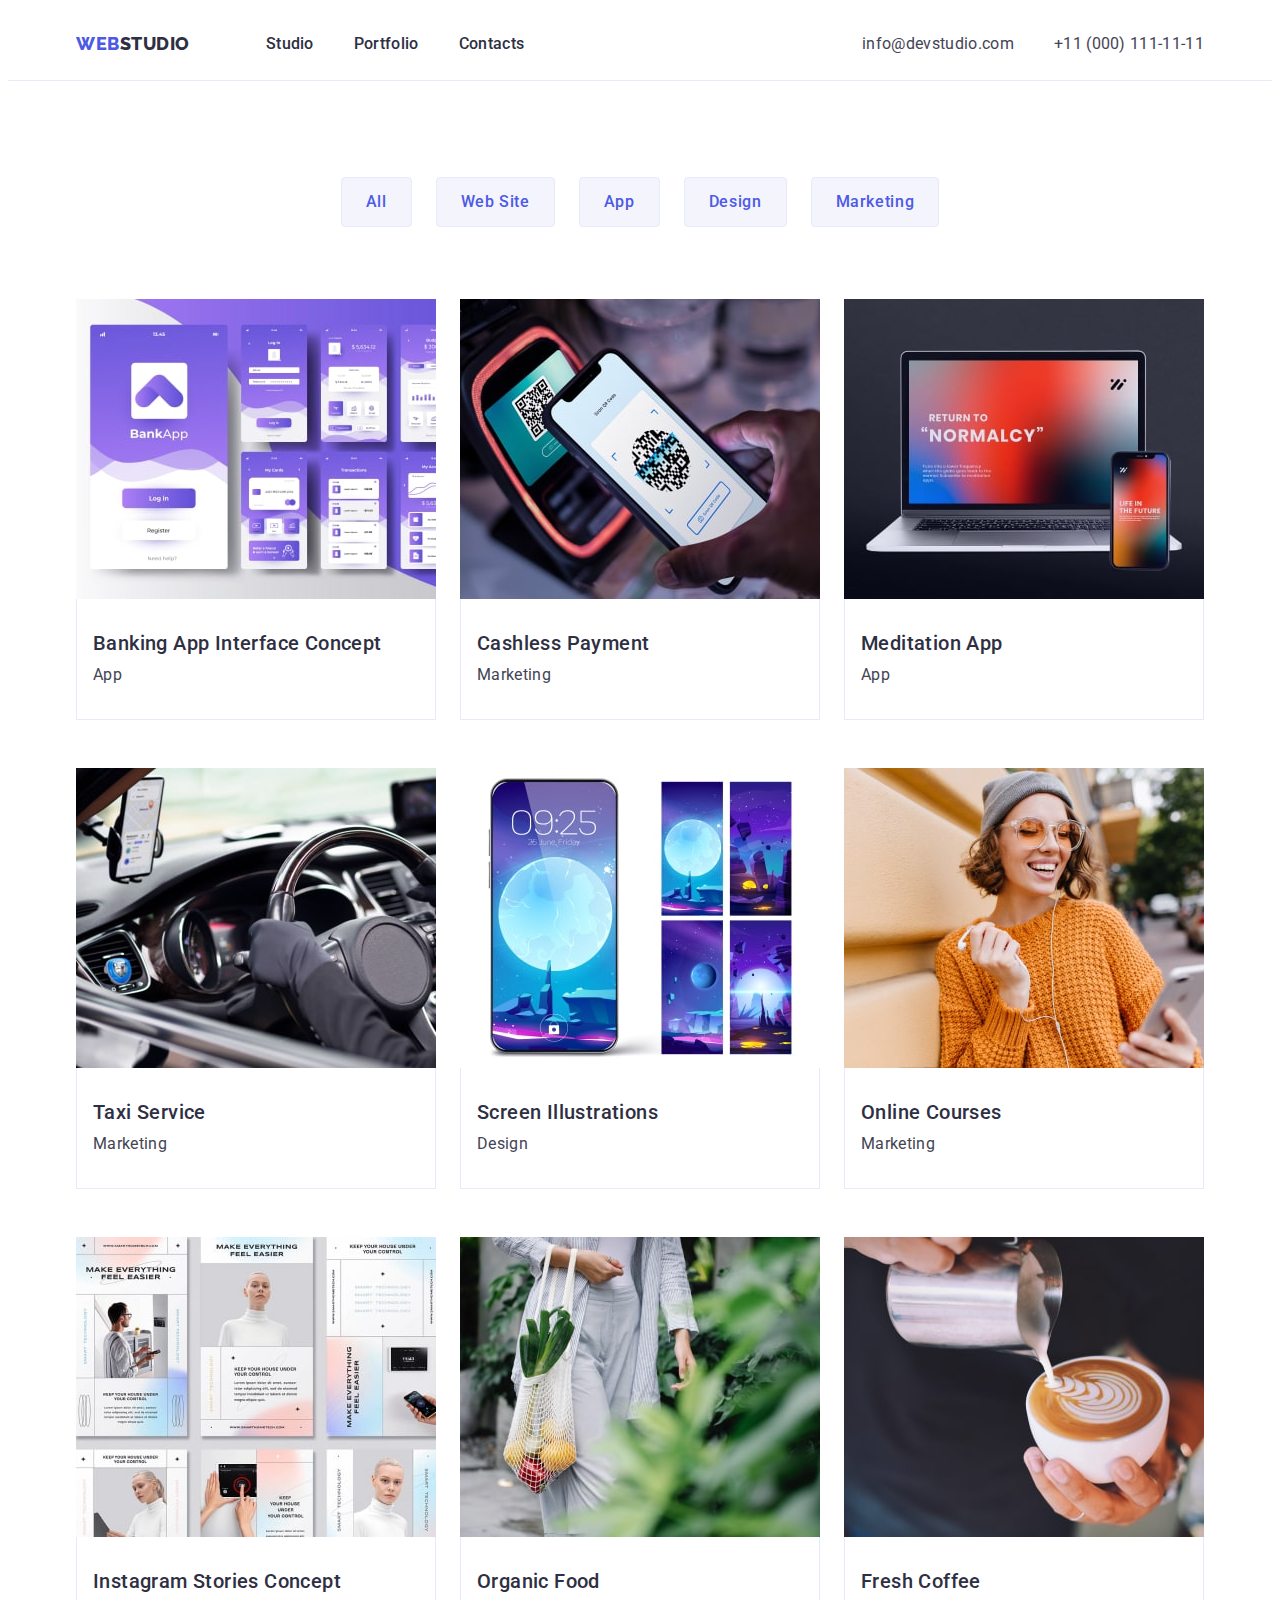
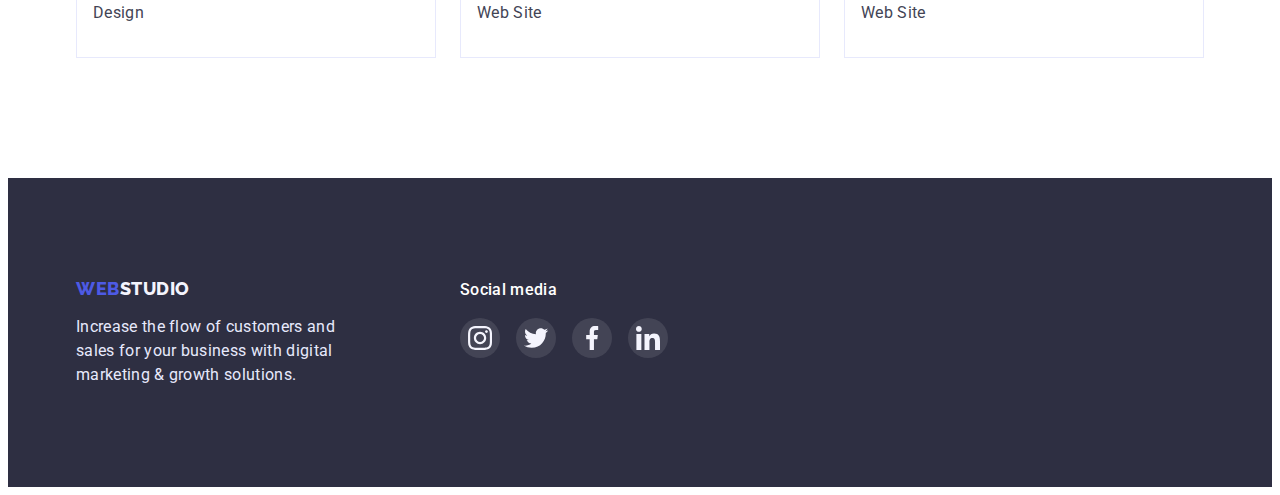
==== commit 34ca8a23: "y4" ====
--- a/portfolio.html
+++ b/portfolio.html
@@ -104,15 +104,40 @@
             </section>
         </main>
     <!-- footer-->
-    <footer class="footer"> 
+      <!-- footer-->
+      <footer class="footer"> 
         <div class="container container-footer">
-            <a class="logo link logo-footer" href="index.html">Web<span class="logo-span-footer link">Studio</span></a>
+        <div><a class="logo link logo-footer" href="index.html">Web<span class="logo-span-footer link">Studio</span></a>
             <p class="footer-title">
                 Increase the flow of customers and sales for your business with digital marketing & growth solutions.
-            </p>
+            </p></div>
+                <div class="footer-social">
+            <h3 class="footer-soc-text">Social media</h3>
+            <ul class="footer-soc-list list">
+                <li class="footer-icon-list">
+                        <a class="footer-link">
+                        <svg width="24" height="24" class="footer-svg">
+                        <use href="./images/symbol-defs.svg#icon-instagram-2">
+            </use></svg></a></li>
+                <li class="footer-icon-list">
+                        <a class="footer-link">
+                        <svg width="24" height="24" class="footer-svg">
+                        <use href="./images/symbol-defs.svg#icon-Group">
+            </use></svg></a></li>
+                                        <li class="footer-icon-list">
+                        <a class="footer-link">
+                        <svg width="24" height="24" class="footer-svg">
+                        <use href="./images/symbol-defs.svg#icon-facebook-1">
+            </use></svg></a></li>
+                 <li class="footer-icon-list">
+                         <a class="footer-link">
+                             <svg width="24" height="24" class="footer-svg">
+                              <use href="./images/symbol-defs.svg#icon-linkedin-1">
+            </use></svg></a></li></ul>
         </div>
+    </div>
+
     </footer>
-
 </body>
 
 </html>--- a/css/styles.css
+++ b/css/styles.css
@@ -274,8 +274,11 @@
     background-color: var(--naviblue);
     padding-top: 188px;
     padding-bottom: 188px;
-
-   
+    background-image: linear-gradient(rgba(46, 47, 66, 0.7),rgba(46, 47, 66, 0.7)),url(../imageshw2/people-office\ 1.jpg);
+    background-repeat: no-repeat;
+    background-position: center;
+    background-size: cover;
+    
       
 }
 .mainpage-hero-title{
@@ -359,6 +362,7 @@
 .offers-list-container{ 
     display: flex;
     gap: 24px;
+
 }
 .offers-title{
    flex-basis: auto;
@@ -382,9 +386,26 @@
 color: var(--naviblue);
 margin-bottom: 8px;}
 
+/* .offer-list-item::before{
+    display: block;
+    width: 264px;
+    height: 112px;
+    content:"";
+    background-image: url(../i);} */
+
+
+
+
 .offers{
     padding-top: 120px;
     padding-bottom: 120px;
+
+}
+.icon-container{
+   padding-top: 24px;
+   padding-bottom: 24px;
+   padding-right: 100px;
+   padding-left: 100px;
 
 }
 .text{
@@ -422,6 +443,12 @@
     color: var(--naviblue);
     margin-bottom: 72px;
    
+}
+.main-photo-link:hover{
+    box-shadow: 0px 1px 6px rgba(46, 47, 66, 0.08), 0px 1px 1px rgba(46, 47, 66, 0.16), 0px 2px 1px rgba(46, 47, 66, 0.08); 
+}
+.main-photo-link:focus{
+    box-shadow: 0px 1px 6px rgba(46, 47, 66, 0.08), 0px 1px 1px rgba(46, 47, 66, 0.16), 0px 2px 1px rgba(46, 47, 66, 0.08); 
 }
 .gallery-top{
     padding-top: 96px;
@@ -481,6 +508,8 @@
 background-color: #FFFFFF;
 width: 264px;
 border-radius: 0px 0px 4px 4px;
+box-shadow: 0px 1px 6px rgba(46, 47, 66, 0.08), 0px 1px 1px rgba(46, 47, 66, 0.16), 0px 2px 1px rgba(46, 47, 66, 0.08);
+
 
 }
 
@@ -502,17 +531,100 @@
     color: var(--slate);
 
 }
-
+.social{
+    display: flex;
+    gap: 24px;
+    justify-content: center;
+    padding-bottom: 32px;
+}
+.social-link{
+    
+    width: 40px;
+    height: 40px;
+    background-color: var(--iris);
+    border-radius: 50%;
+   
+    
+}
+.social-link:hover{background-color: var(--ocean);
+    
+}
+.icon-social{
+width: 100%;
+height: 100%;
+
+}
+.icon-svg{
+margin: 12px;
+}
+/* ----------CUSTOMERS---------------- */
+
+.customers{
+    padding-top: 48px;
+    padding-bottom: 120px;
+    margin-left: 128px;
+    margin-right: 128px;
+
+}
+.customers-text{
+    font-family: 'Roboto';
+    font-size: 36px;
+    line-height: 1.11em;
+    text-align: center;
+    letter-spacing: 0.02em;
+    text-transform: capitalize;
+    color:var(--naviblue);
+    margin:auto;  
+    margin-bottom: 72px; 
+}
+.customers-list{
+    display: flex;
+    gap: 24px;
+    justify-content: center; 
+  
+}
+.customers-link{
+   border: 1px solid var(--laightslate);
+    width: 168px;
+    height: 88px;
+    display: flex;
+    justify-content: center;
+    align-content: center;
+    padding: 16px 32px 16px 32px;
+  
+  
+}
+
+.customers-icon{
+    width: 100%;
+    height: 100%;
+    display: flex;
+    fill: var(--laightslate);
+}
+ 
+.customers-icon:hover{
+    fill:var(--ocean);
+ } 
+
+
+
+
+.customers-svg{  
+    justify-content: center;
+    align-content: center;
+ }  
 
 
 /* ---------footer----------- */
 .footer{
+    display: flex;
     background-color:var(--naviblue);
     color:#ffffff;
     padding-top: 100px;
     padding-bottom: 100px;}
     
 .container-footer{
+    display: flex;
 
 
 }
@@ -521,10 +633,56 @@
 line-height: 1.5;
 letter-spacing: 0.02em;
 color:var(--cornflower);
-width: 264px;
+max-width: 264px;
 height: 72px;
 
 }
+ .footer-social{
+    margin-left: 120px;
+   
+
+ }    
+
+.footer-soc-text{
+    font-family: 'Roboto';
+    font-weight: 500;
+    font-size: 16px;
+    line-height: 1.5;
+    letter-spacing: 0.02em;
+    color: #FFFFFF;
+    margin-bottom: 16px;
+
+   
+}
+
+.footer-soc-list{
+display: flex;
+gap:16px;
+justify-content: center;
+align-content: center;
+}
+
+.footer-icon-list{
+
+    width: 40px;
+    height: 40px;
+    border-radius: 50%;
+    padding: 8px;
+    background-color: rgba(255,255,255,0.1);
+    justify-content: center;
+    align-content: center;}
+
+.footer-link{
+    width: 100%;
+    height: 100%;
+   
+
+}
+.footer-svg{
+fill:#FFFFFF
+
+}
+
 
 .logo-footer{
 display: inline-block;
